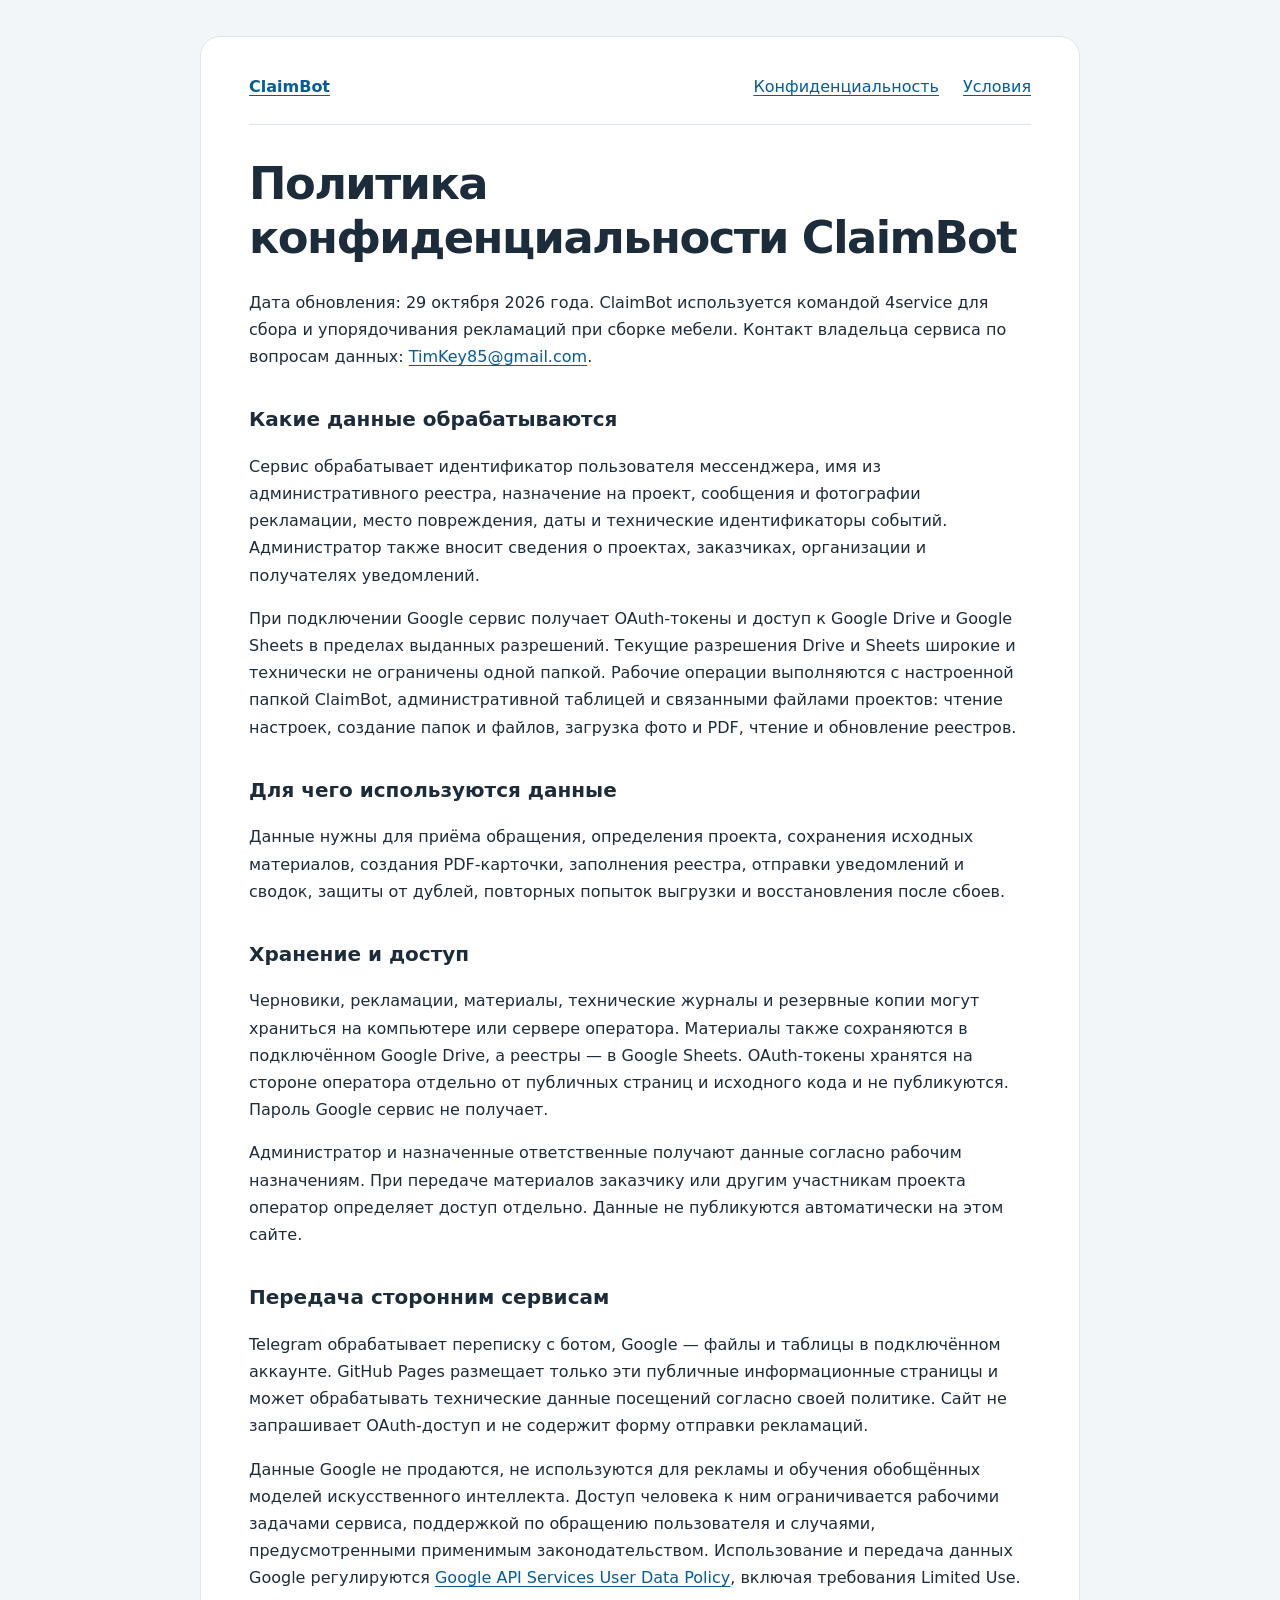
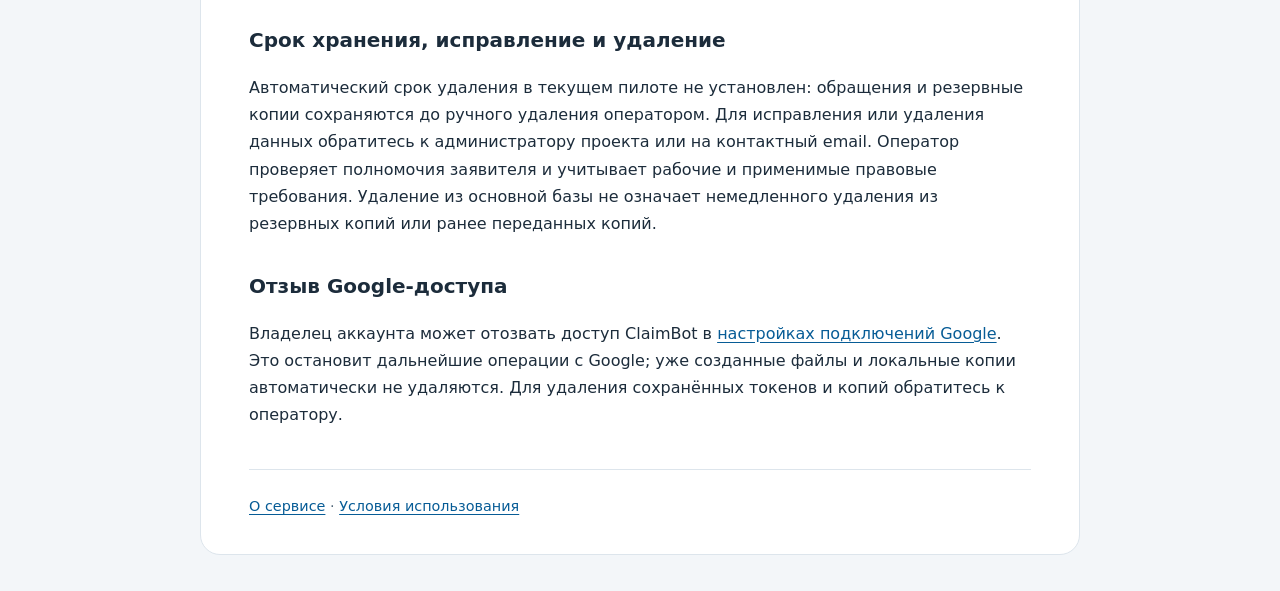
==== privacy.html @ 5663c94a "docs: publish ClaimBot information and policies" ====
<!doctype html>
<html lang="ru">
<head><meta charset="utf-8"><meta name="viewport" content="width=device-width,initial-scale=1"><title>ClaimBot — политика конфиденциальности</title><link rel="stylesheet" href="style.css"></head>
<body><main>
<nav aria-label="Навигация"><a href="./">ClaimBot</a><a href="privacy.html" aria-current="page">Конфиденциальность</a><a href="terms.html">Условия</a></nav>
<h1>Политика конфиденциальности ClaimBot</h1>
<p>Дата обновления: 29 октября 2026 года. ClaimBot используется командой 4service для сбора и упорядочивания рекламаций при сборке мебели. Контакт владельца сервиса по вопросам данных: <a href="mailto:TimKey85@gmail.com">TimKey85@gmail.com</a>.</p>
<h2>Какие данные обрабатываются</h2>
<p>Сервис обрабатывает идентификатор пользователя мессенджера, имя из административного реестра, назначение на проект, сообщения и фотографии рекламации, место повреждения, даты и технические идентификаторы событий. Администратор также вносит сведения о проектах, заказчиках, организации и получателях уведомлений.</p>
<p>При подключении Google сервис получает OAuth-токены и доступ к Google Drive и Google Sheets в пределах выданных разрешений. Текущие разрешения Drive и Sheets широкие и технически не ограничены одной папкой. Рабочие операции выполняются с настроенной папкой ClaimBot, административной таблицей и связанными файлами проектов: чтение настроек, создание папок и файлов, загрузка фото и PDF, чтение и обновление реестров.</p>
<h2>Для чего используются данные</h2>
<p>Данные нужны для приёма обращения, определения проекта, сохранения исходных материалов, создания PDF-карточки, заполнения реестра, отправки уведомлений и сводок, защиты от дублей, повторных попыток выгрузки и восстановления после сбоев.</p>
<h2>Хранение и доступ</h2>
<p>Черновики, рекламации, материалы, технические журналы и резервные копии могут храниться на компьютере или сервере оператора. Материалы также сохраняются в подключённом Google Drive, а реестры — в Google Sheets. OAuth-токены хранятся на стороне оператора отдельно от публичных страниц и исходного кода и не публикуются. Пароль Google сервис не получает.</p>
<p>Администратор и назначенные ответственные получают данные согласно рабочим назначениям. При передаче материалов заказчику или другим участникам проекта оператор определяет доступ отдельно. Данные не публикуются автоматически на этом сайте.</p>
<h2>Передача сторонним сервисам</h2>
<p>Telegram обрабатывает переписку с ботом, Google — файлы и таблицы в подключённом аккаунте. GitHub Pages размещает только эти публичные информационные страницы и может обрабатывать технические данные посещений согласно своей политике. Сайт не запрашивает OAuth-доступ и не содержит форму отправки рекламаций.</p>
<p>Данные Google не продаются, не используются для рекламы и обучения обобщённых моделей искусственного интеллекта. Доступ человека к ним ограничивается рабочими задачами сервиса, поддержкой по обращению пользователя и случаями, предусмотренными применимым законодательством. Использование и передача данных Google регулируются <a href="https://developers.google.com/terms/api-services-user-data-policy">Google API Services User Data Policy</a>, включая требования Limited Use.</p>
<h2>Срок хранения, исправление и удаление</h2>
<p>Автоматический срок удаления в текущем пилоте не установлен: обращения и резервные копии сохраняются до ручного удаления оператором. Для исправления или удаления данных обратитесь к администратору проекта или на контактный email. Оператор проверяет полномочия заявителя и учитывает рабочие и применимые правовые требования. Удаление из основной базы не означает немедленного удаления из резервных копий или ранее переданных копий.</p>
<h2>Отзыв Google-доступа</h2>
<p>Владелец аккаунта может отозвать доступ ClaimBot в <a href="https://myaccount.google.com/connections">настройках подключений Google</a>. Это остановит дальнейшие операции с Google; уже созданные файлы и локальные копии автоматически не удаляются. Для удаления сохранённых токенов и копий обратитесь к оператору.</p>
<footer><a href="./">О сервисе</a> · <a href="terms.html">Условия использования</a></footer>
</main></body></html>
---- style.css ----
:root{font-family:system-ui,-apple-system,"Segoe UI",sans-serif;color:#1c2c3b;background:#f3f6f9;line-height:1.7}*{box-sizing:border-box}body{margin:0}main{max-width:880px;margin:36px auto;padding:36px 48px;background:#fff;border:1px solid #dde5ec;border-radius:20px}nav{display:flex;flex-wrap:wrap;gap:12px 24px;padding-bottom:24px;border-bottom:1px solid #dde5ec}a{color:#075c96;text-underline-offset:3px}a:hover{color:#003b64}a:focus-visible{outline:3px solid #e19b27;outline-offset:4px}nav a:first-child{font-weight:750;margin-right:auto}h1{font-size:clamp(1.9rem,4.5vw,2.8rem);line-height:1.2;letter-spacing:-.035em;margin:32px 0 24px}h2{font-size:1.25rem;margin-top:32px}p{margin:16px 0}.eyebrow{margin-top:40px;color:#526779;font-size:.85rem;font-weight:650;text-transform:uppercase;letter-spacing:.08em}.lead{font-size:1.15rem;color:#425970}footer{margin-top:40px;padding-top:24px;border-top:1px solid #dde5ec;font-size:.9rem;color:#526779}@media(max-width:600px){main{margin:0;padding:24px;border:0;border-radius:0}nav{gap:12px;font-size:.9rem}nav a:first-child{width:100%}}
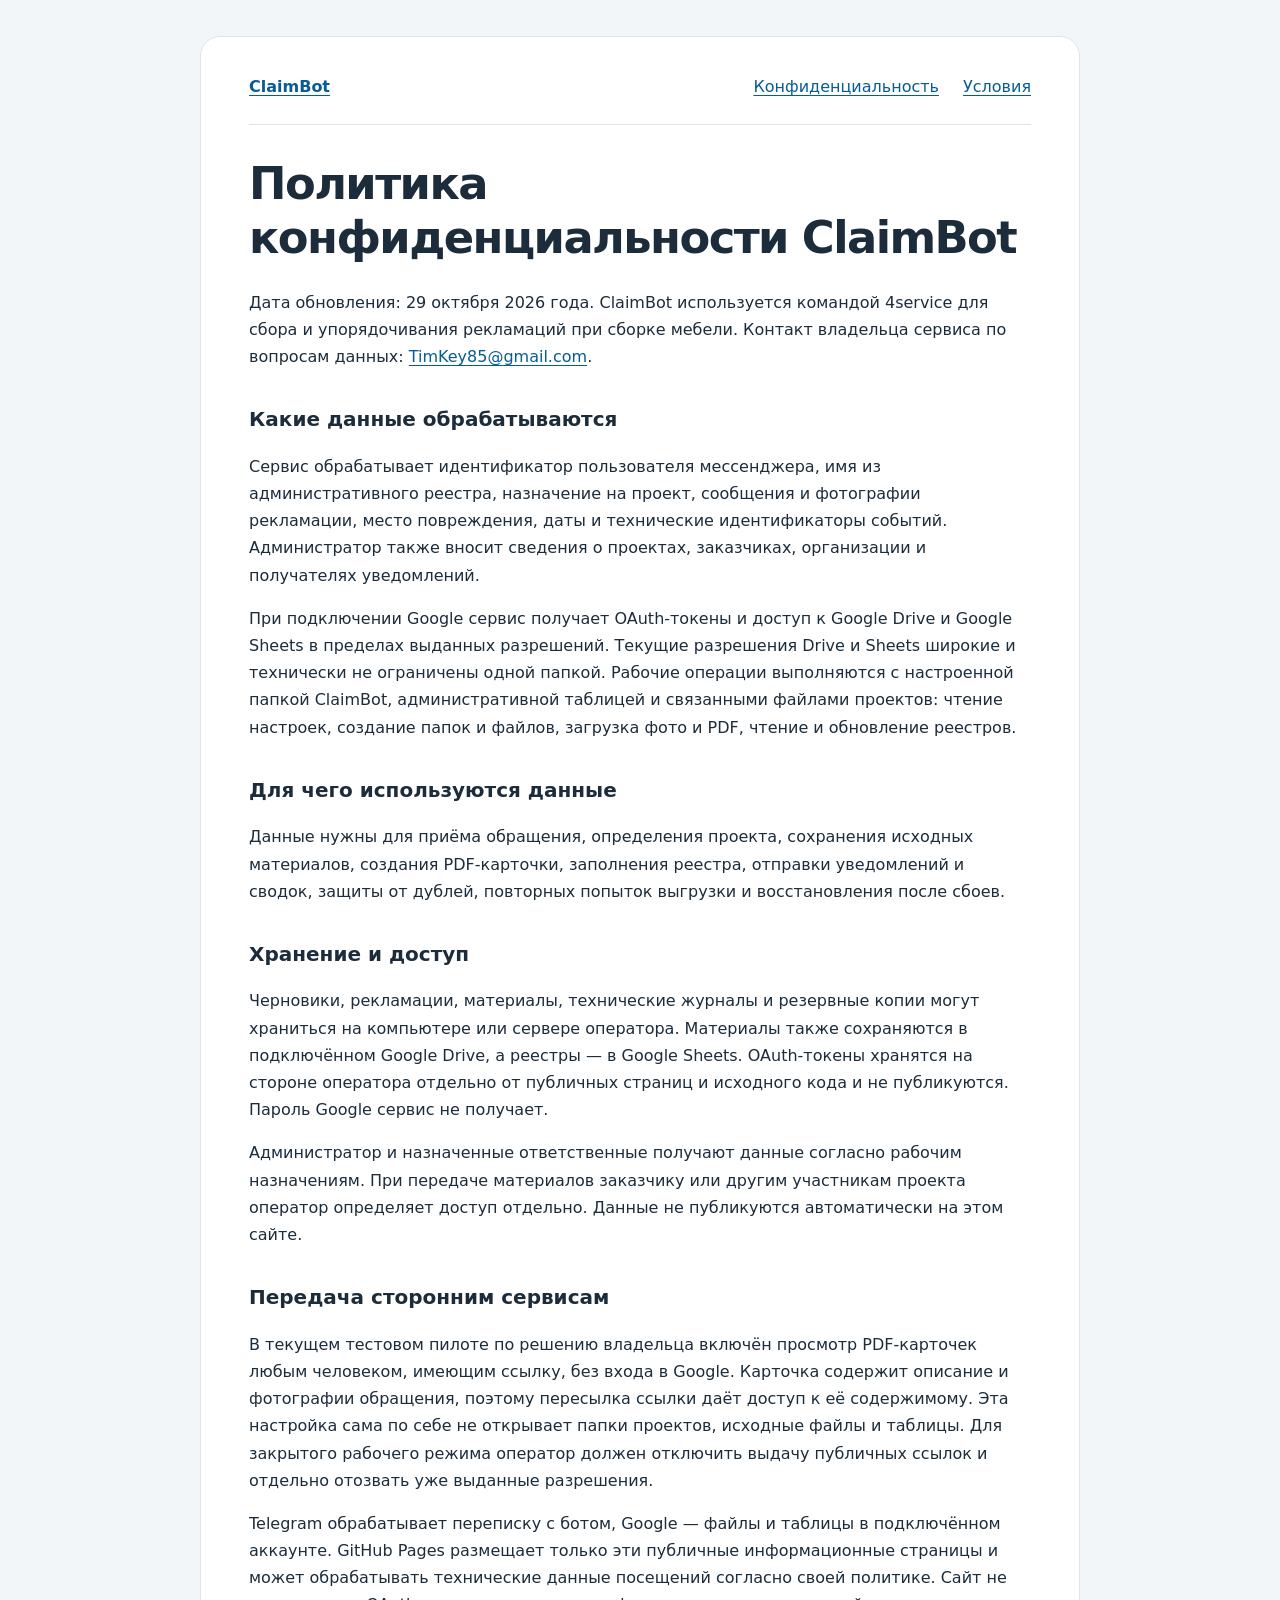
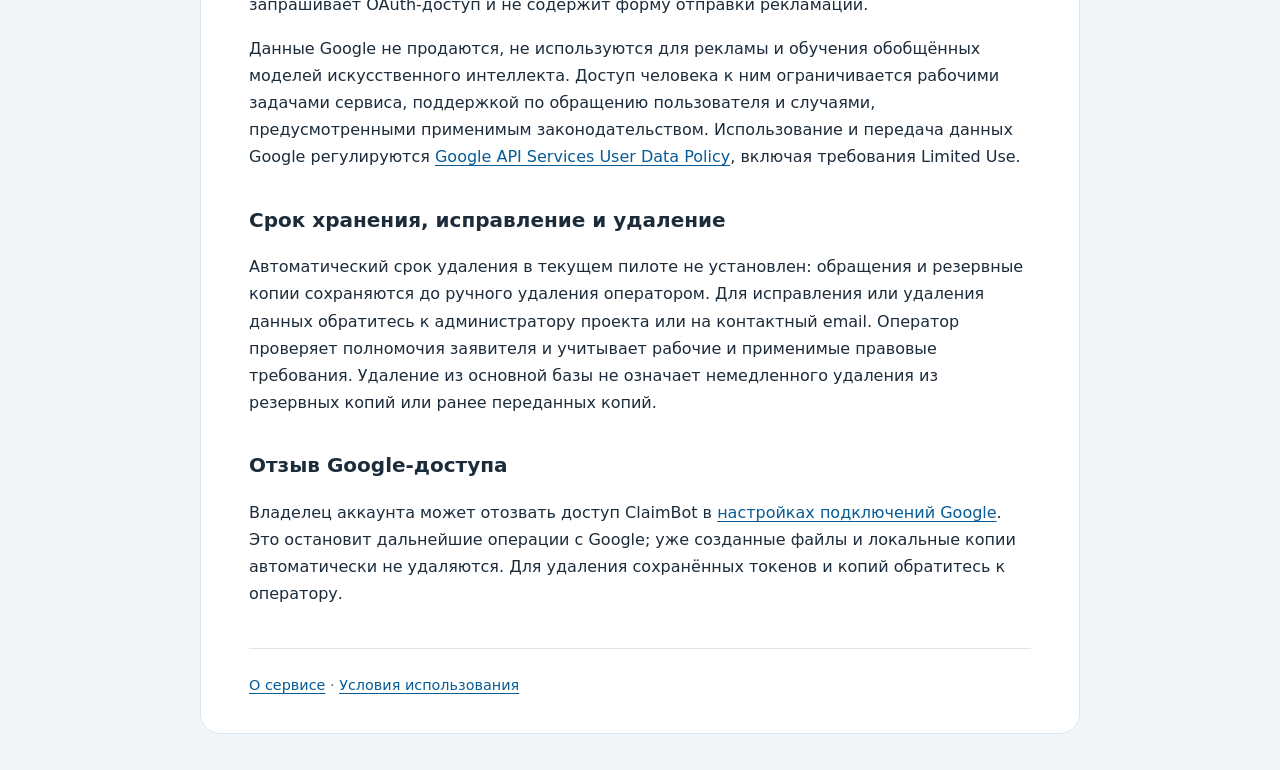
==== commit e7a4e68b: "docs: publish ClaimBot information and policies" ====
--- a/privacy.html
+++ b/privacy.html
@@ -14,6 +14,7 @@
 <p>Черновики, рекламации, материалы, технические журналы и резервные копии могут храниться на компьютере или сервере оператора. Материалы также сохраняются в подключённом Google Drive, а реестры — в Google Sheets. OAuth-токены хранятся на стороне оператора отдельно от публичных страниц и исходного кода и не публикуются. Пароль Google сервис не получает.</p>
 <p>Администратор и назначенные ответственные получают данные согласно рабочим назначениям. При передаче материалов заказчику или другим участникам проекта оператор определяет доступ отдельно. Данные не публикуются автоматически на этом сайте.</p>
 <h2>Передача сторонним сервисам</h2>
+<p>В текущем тестовом пилоте по решению владельца включён просмотр PDF-карточек любым человеком, имеющим ссылку, без входа в Google. Карточка содержит описание и фотографии обращения, поэтому пересылка ссылки даёт доступ к её содержимому. Эта настройка сама по себе не открывает папки проектов, исходные файлы и таблицы. Для закрытого рабочего режима оператор должен отключить выдачу публичных ссылок и отдельно отозвать уже выданные разрешения.</p>
 <p>Telegram обрабатывает переписку с ботом, Google — файлы и таблицы в подключённом аккаунте. GitHub Pages размещает только эти публичные информационные страницы и может обрабатывать технические данные посещений согласно своей политике. Сайт не запрашивает OAuth-доступ и не содержит форму отправки рекламаций.</p>
 <p>Данные Google не продаются, не используются для рекламы и обучения обобщённых моделей искусственного интеллекта. Доступ человека к ним ограничивается рабочими задачами сервиса, поддержкой по обращению пользователя и случаями, предусмотренными применимым законодательством. Использование и передача данных Google регулируются <a href="https://developers.google.com/terms/api-services-user-data-policy">Google API Services User Data Policy</a>, включая требования Limited Use.</p>
 <h2>Срок хранения, исправление и удаление</h2>
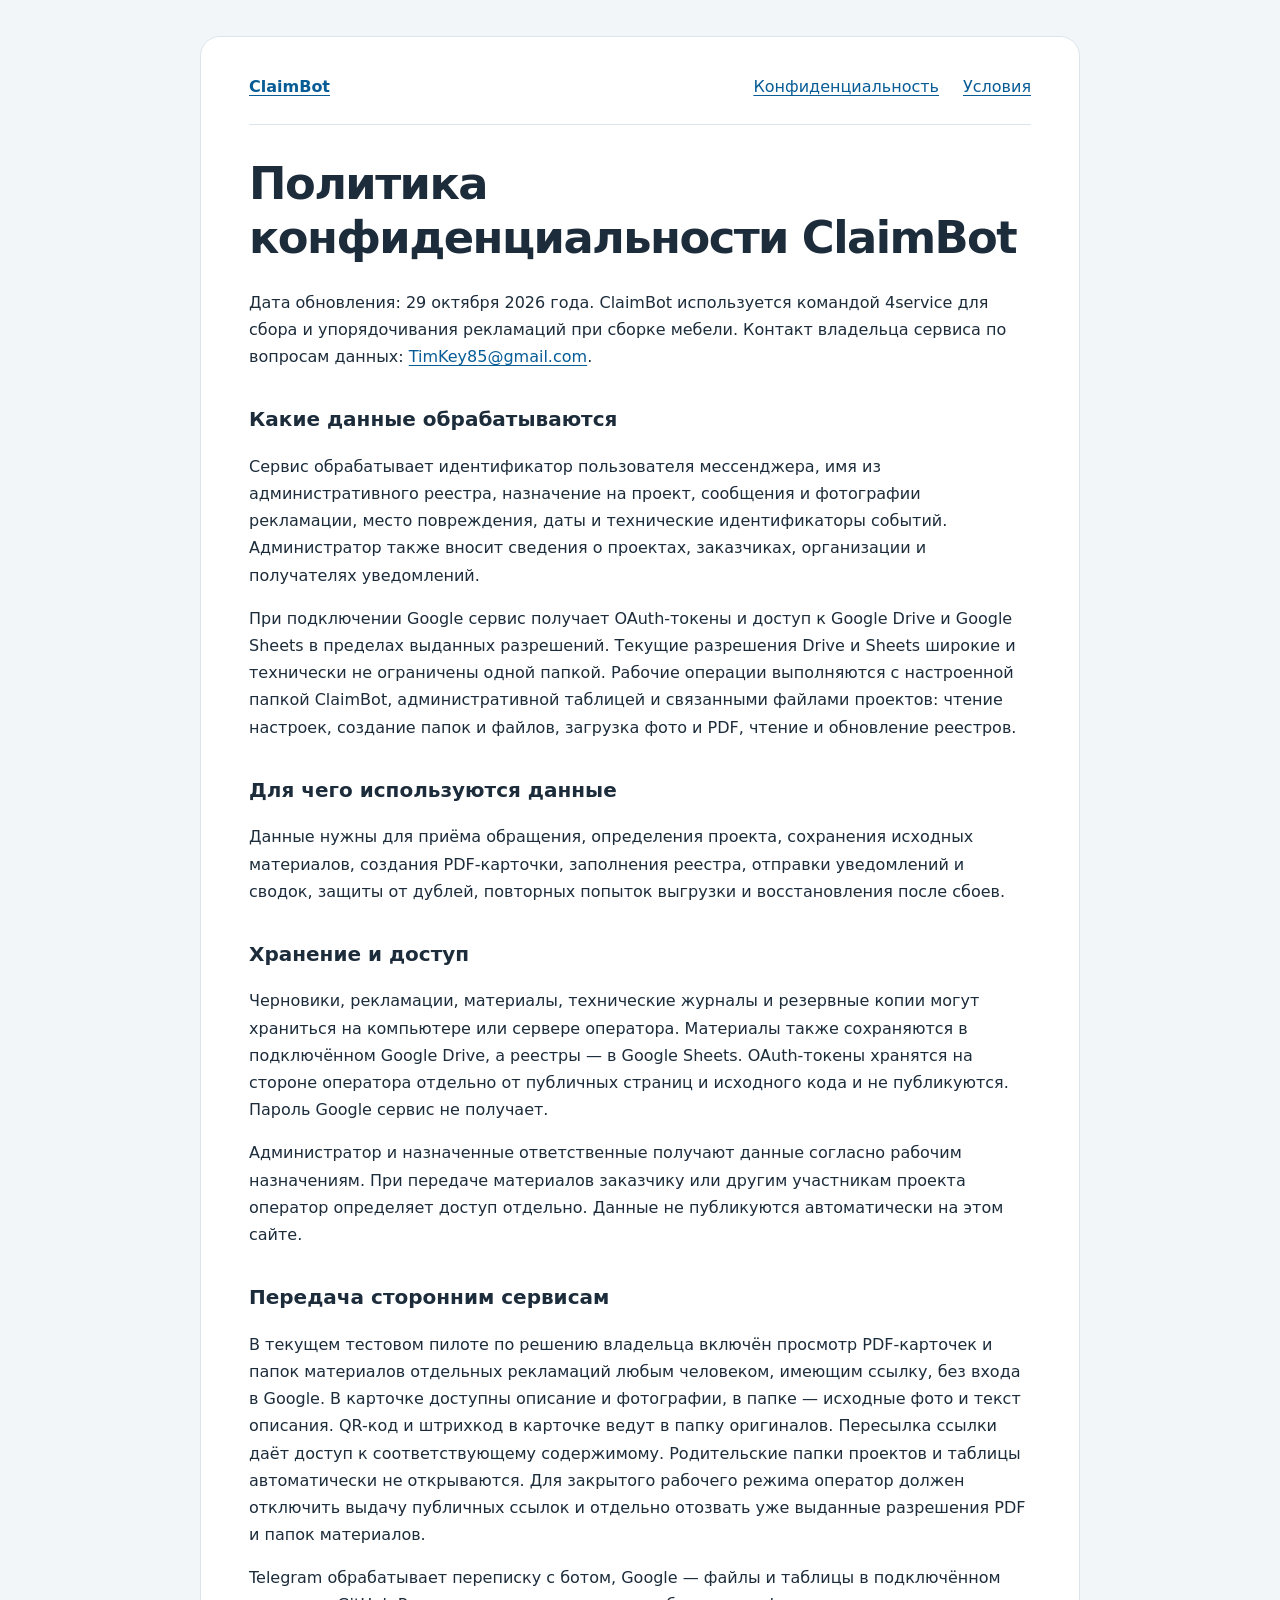
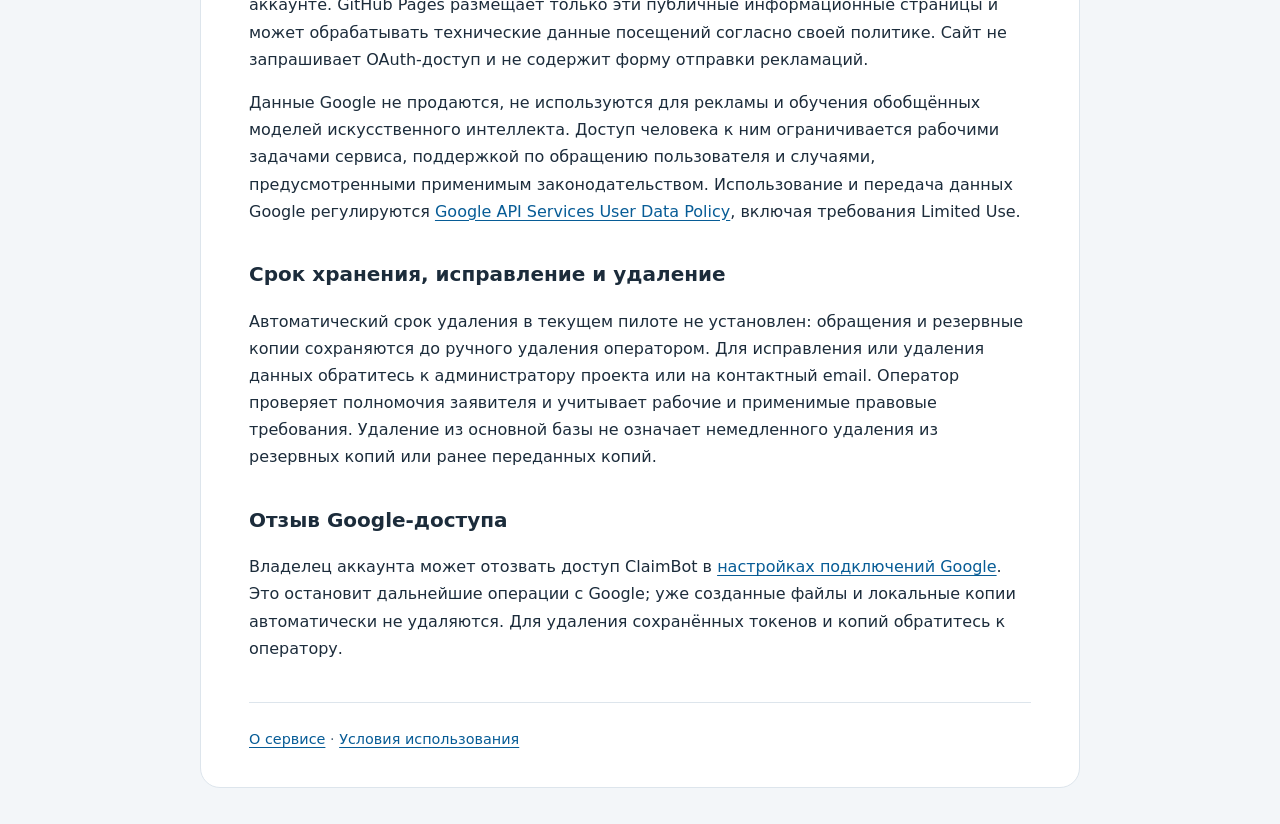
==== commit 8492e4fd: "docs: publish ClaimBot information and policies" ====
--- a/privacy.html
+++ b/privacy.html
@@ -14,7 +14,7 @@
 <p>Черновики, рекламации, материалы, технические журналы и резервные копии могут храниться на компьютере или сервере оператора. Материалы также сохраняются в подключённом Google Drive, а реестры — в Google Sheets. OAuth-токены хранятся на стороне оператора отдельно от публичных страниц и исходного кода и не публикуются. Пароль Google сервис не получает.</p>
 <p>Администратор и назначенные ответственные получают данные согласно рабочим назначениям. При передаче материалов заказчику или другим участникам проекта оператор определяет доступ отдельно. Данные не публикуются автоматически на этом сайте.</p>
 <h2>Передача сторонним сервисам</h2>
-<p>В текущем тестовом пилоте по решению владельца включён просмотр PDF-карточек любым человеком, имеющим ссылку, без входа в Google. Карточка содержит описание и фотографии обращения, поэтому пересылка ссылки даёт доступ к её содержимому. Эта настройка сама по себе не открывает папки проектов, исходные файлы и таблицы. Для закрытого рабочего режима оператор должен отключить выдачу публичных ссылок и отдельно отозвать уже выданные разрешения.</p>
+<p>В текущем тестовом пилоте по решению владельца включён просмотр PDF-карточек и папок материалов отдельных рекламаций любым человеком, имеющим ссылку, без входа в Google. В карточке доступны описание и фотографии, в папке — исходные фото и текст описания. QR-код и штрихкод в карточке ведут в папку оригиналов. Пересылка ссылки даёт доступ к соответствующему содержимому. Родительские папки проектов и таблицы автоматически не открываются. Для закрытого рабочего режима оператор должен отключить выдачу публичных ссылок и отдельно отозвать уже выданные разрешения PDF и папок материалов.</p>
 <p>Telegram обрабатывает переписку с ботом, Google — файлы и таблицы в подключённом аккаунте. GitHub Pages размещает только эти публичные информационные страницы и может обрабатывать технические данные посещений согласно своей политике. Сайт не запрашивает OAuth-доступ и не содержит форму отправки рекламаций.</p>
 <p>Данные Google не продаются, не используются для рекламы и обучения обобщённых моделей искусственного интеллекта. Доступ человека к ним ограничивается рабочими задачами сервиса, поддержкой по обращению пользователя и случаями, предусмотренными применимым законодательством. Использование и передача данных Google регулируются <a href="https://developers.google.com/terms/api-services-user-data-policy">Google API Services User Data Policy</a>, включая требования Limited Use.</p>
 <h2>Срок хранения, исправление и удаление</h2>
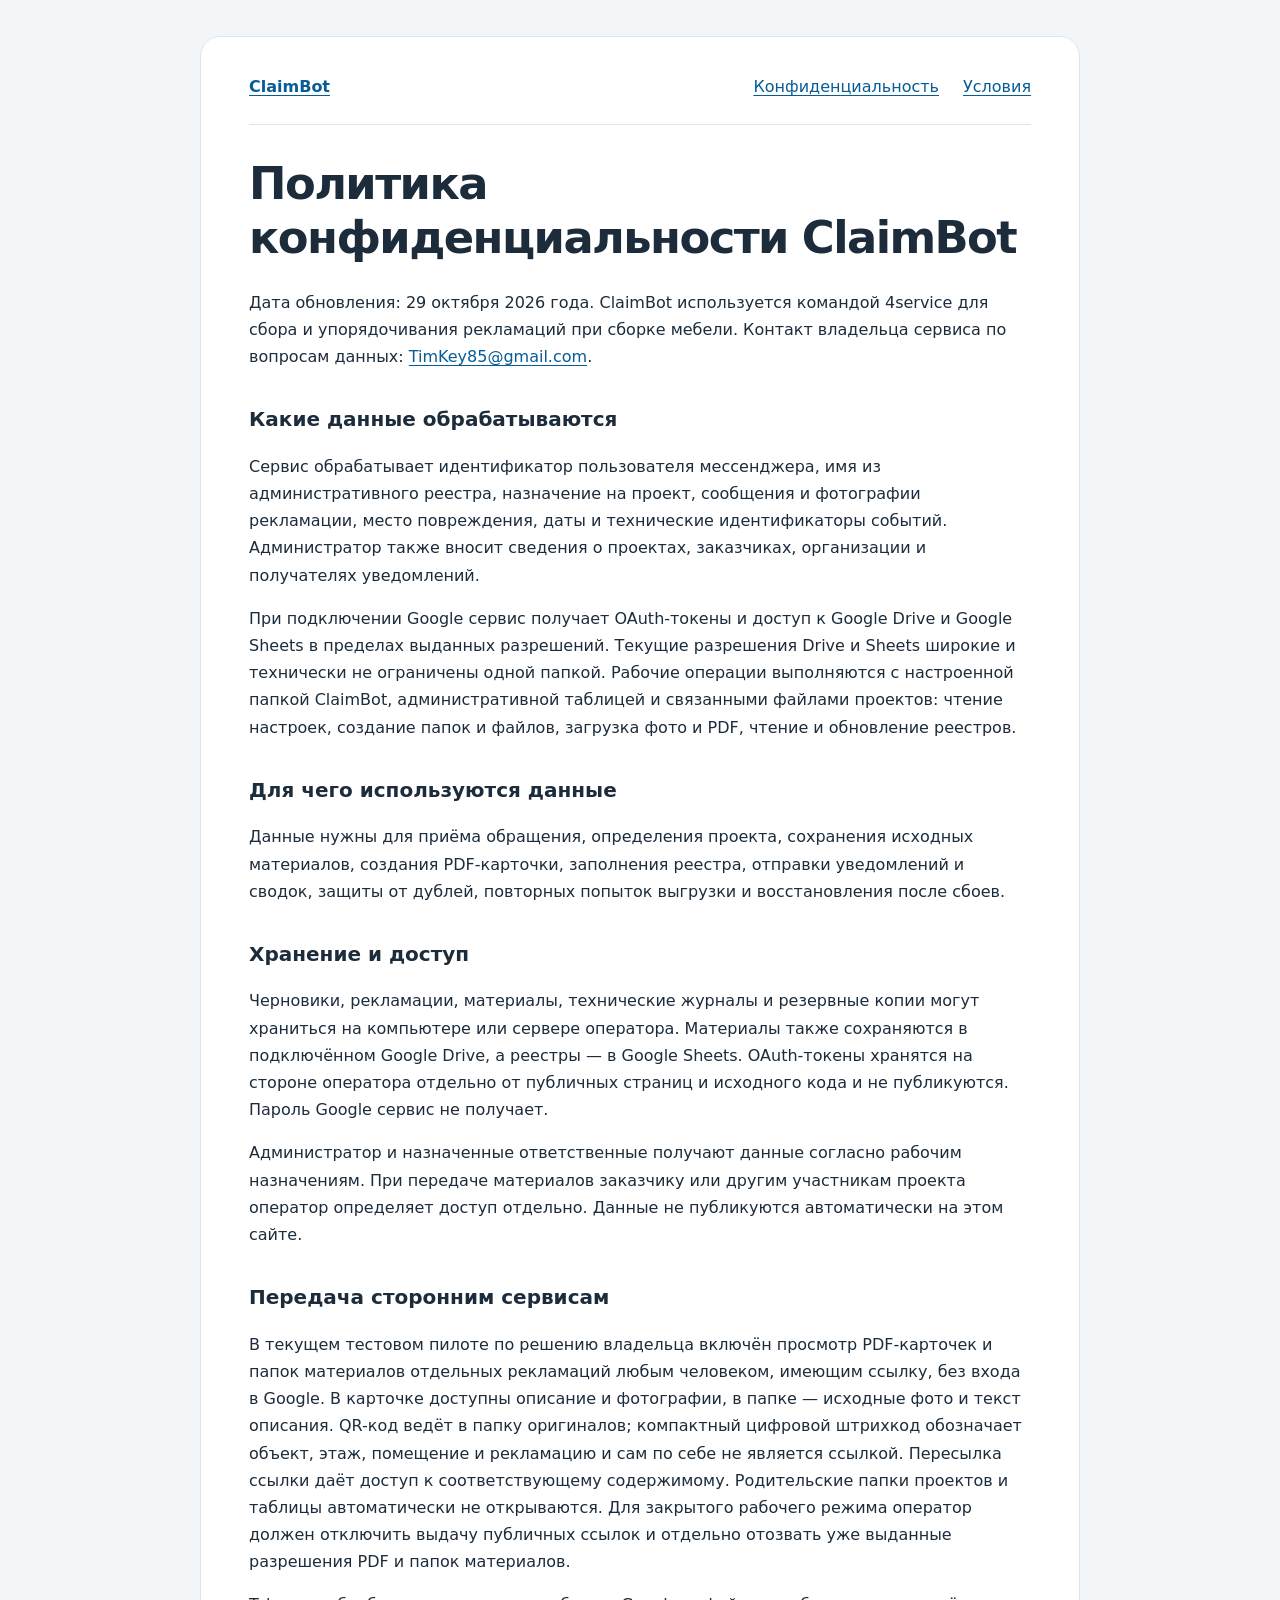
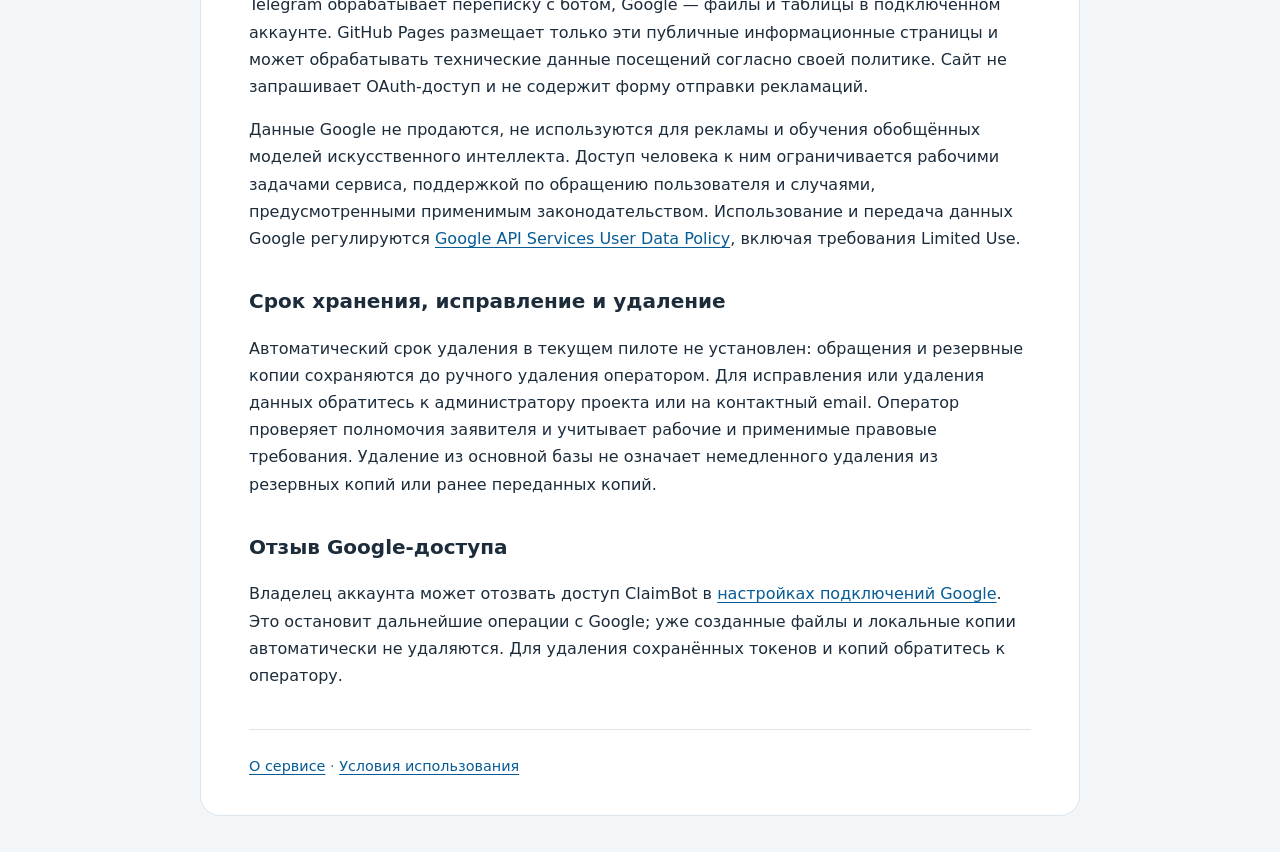
==== commit 19e1db85: "docs: publish ClaimBot information and policies" ====
--- a/privacy.html
+++ b/privacy.html
@@ -14,7 +14,7 @@
 <p>Черновики, рекламации, материалы, технические журналы и резервные копии могут храниться на компьютере или сервере оператора. Материалы также сохраняются в подключённом Google Drive, а реестры — в Google Sheets. OAuth-токены хранятся на стороне оператора отдельно от публичных страниц и исходного кода и не публикуются. Пароль Google сервис не получает.</p>
 <p>Администратор и назначенные ответственные получают данные согласно рабочим назначениям. При передаче материалов заказчику или другим участникам проекта оператор определяет доступ отдельно. Данные не публикуются автоматически на этом сайте.</p>
 <h2>Передача сторонним сервисам</h2>
-<p>В текущем тестовом пилоте по решению владельца включён просмотр PDF-карточек и папок материалов отдельных рекламаций любым человеком, имеющим ссылку, без входа в Google. В карточке доступны описание и фотографии, в папке — исходные фото и текст описания. QR-код и штрихкод в карточке ведут в папку оригиналов. Пересылка ссылки даёт доступ к соответствующему содержимому. Родительские папки проектов и таблицы автоматически не открываются. Для закрытого рабочего режима оператор должен отключить выдачу публичных ссылок и отдельно отозвать уже выданные разрешения PDF и папок материалов.</p>
+<p>В текущем тестовом пилоте по решению владельца включён просмотр PDF-карточек и папок материалов отдельных рекламаций любым человеком, имеющим ссылку, без входа в Google. В карточке доступны описание и фотографии, в папке — исходные фото и текст описания. QR-код ведёт в папку оригиналов; компактный цифровой штрихкод обозначает объект, этаж, помещение и рекламацию и сам по себе не является ссылкой. Пересылка ссылки даёт доступ к соответствующему содержимому. Родительские папки проектов и таблицы автоматически не открываются. Для закрытого рабочего режима оператор должен отключить выдачу публичных ссылок и отдельно отозвать уже выданные разрешения PDF и папок материалов.</p>
 <p>Telegram обрабатывает переписку с ботом, Google — файлы и таблицы в подключённом аккаунте. GitHub Pages размещает только эти публичные информационные страницы и может обрабатывать технические данные посещений согласно своей политике. Сайт не запрашивает OAuth-доступ и не содержит форму отправки рекламаций.</p>
 <p>Данные Google не продаются, не используются для рекламы и обучения обобщённых моделей искусственного интеллекта. Доступ человека к ним ограничивается рабочими задачами сервиса, поддержкой по обращению пользователя и случаями, предусмотренными применимым законодательством. Использование и передача данных Google регулируются <a href="https://developers.google.com/terms/api-services-user-data-policy">Google API Services User Data Policy</a>, включая требования Limited Use.</p>
 <h2>Срок хранения, исправление и удаление</h2>
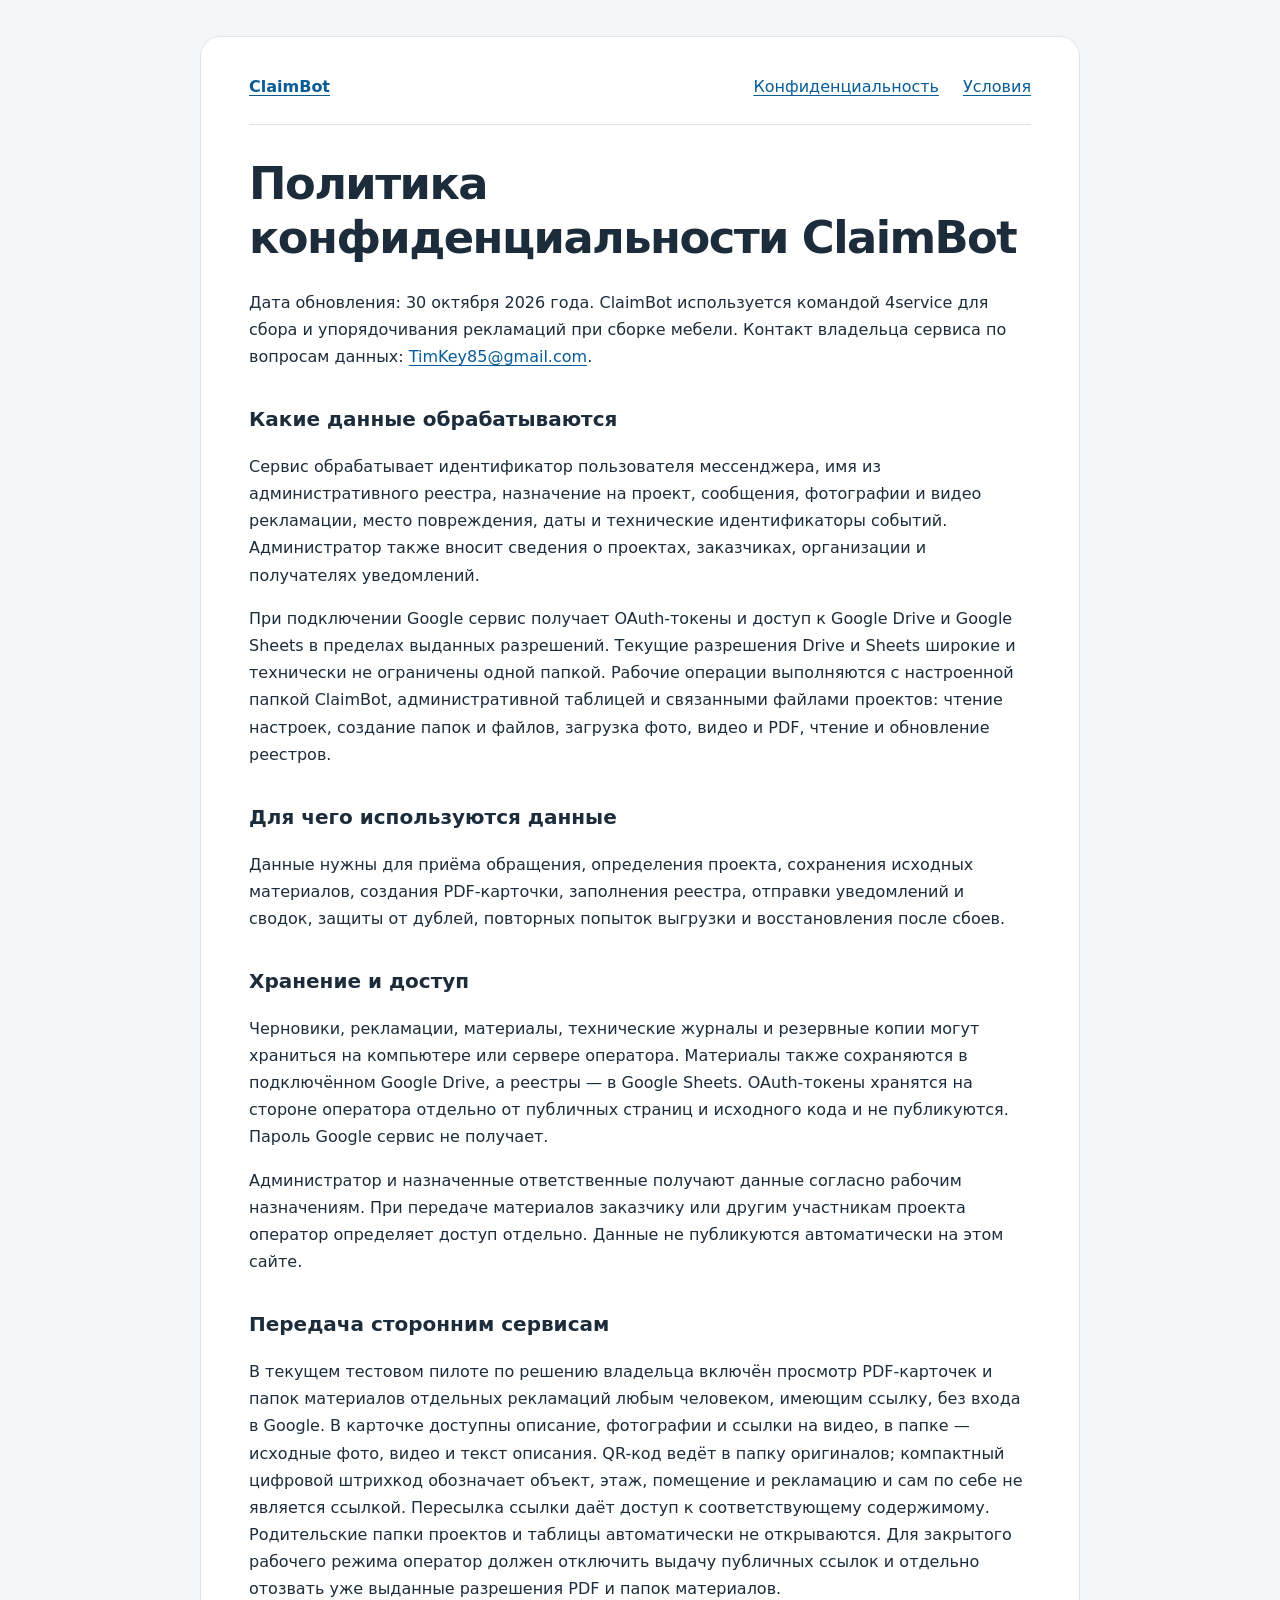
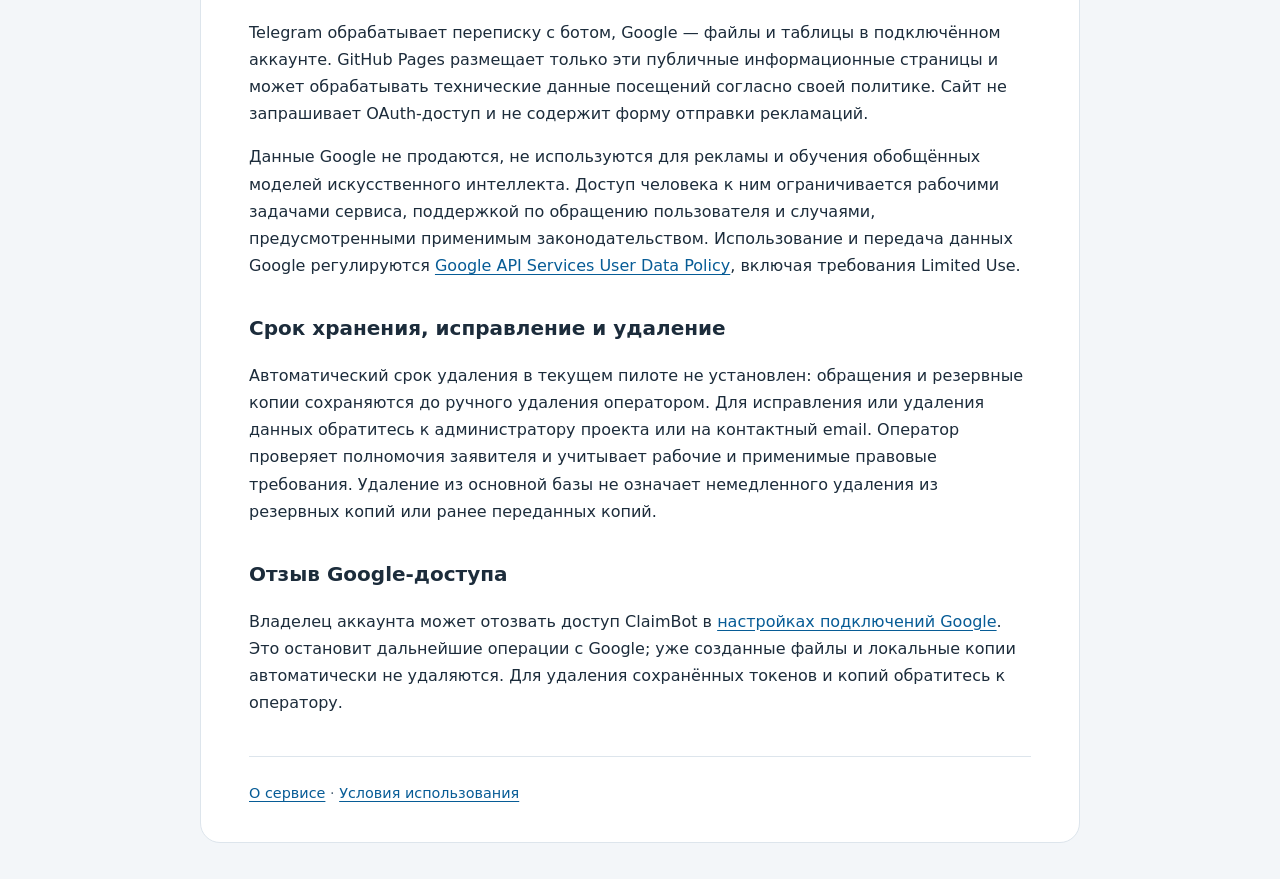
==== commit 1b5db88f: "docs: publish ClaimBot information and policies" ====
--- a/privacy.html
+++ b/privacy.html
@@ -1,25 +1,25 @@
-<!doctype html>
-<html lang="ru">
-<head><meta charset="utf-8"><meta name="viewport" content="width=device-width,initial-scale=1"><title>ClaimBot — политика конфиденциальности</title><link rel="stylesheet" href="style.css"></head>
-<body><main>
-<nav aria-label="Навигация"><a href="./">ClaimBot</a><a href="privacy.html" aria-current="page">Конфиденциальность</a><a href="terms.html">Условия</a></nav>
-<h1>Политика конфиденциальности ClaimBot</h1>
-<p>Дата обновления: 29 октября 2026 года. ClaimBot используется командой 4service для сбора и упорядочивания рекламаций при сборке мебели. Контакт владельца сервиса по вопросам данных: <a href="mailto:TimKey85@gmail.com">TimKey85@gmail.com</a>.</p>
-<h2>Какие данные обрабатываются</h2>
-<p>Сервис обрабатывает идентификатор пользователя мессенджера, имя из административного реестра, назначение на проект, сообщения и фотографии рекламации, место повреждения, даты и технические идентификаторы событий. Администратор также вносит сведения о проектах, заказчиках, организации и получателях уведомлений.</p>
-<p>При подключении Google сервис получает OAuth-токены и доступ к Google Drive и Google Sheets в пределах выданных разрешений. Текущие разрешения Drive и Sheets широкие и технически не ограничены одной папкой. Рабочие операции выполняются с настроенной папкой ClaimBot, административной таблицей и связанными файлами проектов: чтение настроек, создание папок и файлов, загрузка фото и PDF, чтение и обновление реестров.</p>
-<h2>Для чего используются данные</h2>
-<p>Данные нужны для приёма обращения, определения проекта, сохранения исходных материалов, создания PDF-карточки, заполнения реестра, отправки уведомлений и сводок, защиты от дублей, повторных попыток выгрузки и восстановления после сбоев.</p>
-<h2>Хранение и доступ</h2>
-<p>Черновики, рекламации, материалы, технические журналы и резервные копии могут храниться на компьютере или сервере оператора. Материалы также сохраняются в подключённом Google Drive, а реестры — в Google Sheets. OAuth-токены хранятся на стороне оператора отдельно от публичных страниц и исходного кода и не публикуются. Пароль Google сервис не получает.</p>
-<p>Администратор и назначенные ответственные получают данные согласно рабочим назначениям. При передаче материалов заказчику или другим участникам проекта оператор определяет доступ отдельно. Данные не публикуются автоматически на этом сайте.</p>
-<h2>Передача сторонним сервисам</h2>
-<p>В текущем тестовом пилоте по решению владельца включён просмотр PDF-карточек и папок материалов отдельных рекламаций любым человеком, имеющим ссылку, без входа в Google. В карточке доступны описание и фотографии, в папке — исходные фото и текст описания. QR-код ведёт в папку оригиналов; компактный цифровой штрихкод обозначает объект, этаж, помещение и рекламацию и сам по себе не является ссылкой. Пересылка ссылки даёт доступ к соответствующему содержимому. Родительские папки проектов и таблицы автоматически не открываются. Для закрытого рабочего режима оператор должен отключить выдачу публичных ссылок и отдельно отозвать уже выданные разрешения PDF и папок материалов.</p>
-<p>Telegram обрабатывает переписку с ботом, Google — файлы и таблицы в подключённом аккаунте. GitHub Pages размещает только эти публичные информационные страницы и может обрабатывать технические данные посещений согласно своей политике. Сайт не запрашивает OAuth-доступ и не содержит форму отправки рекламаций.</p>
-<p>Данные Google не продаются, не используются для рекламы и обучения обобщённых моделей искусственного интеллекта. Доступ человека к ним ограничивается рабочими задачами сервиса, поддержкой по обращению пользователя и случаями, предусмотренными применимым законодательством. Использование и передача данных Google регулируются <a href="https://developers.google.com/terms/api-services-user-data-policy">Google API Services User Data Policy</a>, включая требования Limited Use.</p>
-<h2>Срок хранения, исправление и удаление</h2>
-<p>Автоматический срок удаления в текущем пилоте не установлен: обращения и резервные копии сохраняются до ручного удаления оператором. Для исправления или удаления данных обратитесь к администратору проекта или на контактный email. Оператор проверяет полномочия заявителя и учитывает рабочие и применимые правовые требования. Удаление из основной базы не означает немедленного удаления из резервных копий или ранее переданных копий.</p>
-<h2>Отзыв Google-доступа</h2>
-<p>Владелец аккаунта может отозвать доступ ClaimBot в <a href="https://myaccount.google.com/connections">настройках подключений Google</a>. Это остановит дальнейшие операции с Google; уже созданные файлы и локальные копии автоматически не удаляются. Для удаления сохранённых токенов и копий обратитесь к оператору.</p>
-<footer><a href="./">О сервисе</a> · <a href="terms.html">Условия использования</a></footer>
-</main></body></html>
+<!doctype html>
+<html lang="ru">
+<head><meta charset="utf-8"><meta name="viewport" content="width=device-width,initial-scale=1"><title>ClaimBot — политика конфиденциальности</title><link rel="stylesheet" href="style.css"></head>
+<body><main>
+<nav aria-label="Навигация"><a href="./">ClaimBot</a><a href="privacy.html" aria-current="page">Конфиденциальность</a><a href="terms.html">Условия</a></nav>
+<h1>Политика конфиденциальности ClaimBot</h1>
+<p>Дата обновления: 30 октября 2026 года. ClaimBot используется командой 4service для сбора и упорядочивания рекламаций при сборке мебели. Контакт владельца сервиса по вопросам данных: <a href="mailto:TimKey85@gmail.com">TimKey85@gmail.com</a>.</p>
+<h2>Какие данные обрабатываются</h2>
+<p>Сервис обрабатывает идентификатор пользователя мессенджера, имя из административного реестра, назначение на проект, сообщения, фотографии и видео рекламации, место повреждения, даты и технические идентификаторы событий. Администратор также вносит сведения о проектах, заказчиках, организации и получателях уведомлений.</p>
+<p>При подключении Google сервис получает OAuth-токены и доступ к Google Drive и Google Sheets в пределах выданных разрешений. Текущие разрешения Drive и Sheets широкие и технически не ограничены одной папкой. Рабочие операции выполняются с настроенной папкой ClaimBot, административной таблицей и связанными файлами проектов: чтение настроек, создание папок и файлов, загрузка фото, видео и PDF, чтение и обновление реестров.</p>
+<h2>Для чего используются данные</h2>
+<p>Данные нужны для приёма обращения, определения проекта, сохранения исходных материалов, создания PDF-карточки, заполнения реестра, отправки уведомлений и сводок, защиты от дублей, повторных попыток выгрузки и восстановления после сбоев.</p>
+<h2>Хранение и доступ</h2>
+<p>Черновики, рекламации, материалы, технические журналы и резервные копии могут храниться на компьютере или сервере оператора. Материалы также сохраняются в подключённом Google Drive, а реестры — в Google Sheets. OAuth-токены хранятся на стороне оператора отдельно от публичных страниц и исходного кода и не публикуются. Пароль Google сервис не получает.</p>
+<p>Администратор и назначенные ответственные получают данные согласно рабочим назначениям. При передаче материалов заказчику или другим участникам проекта оператор определяет доступ отдельно. Данные не публикуются автоматически на этом сайте.</p>
+<h2>Передача сторонним сервисам</h2>
+<p>В текущем тестовом пилоте по решению владельца включён просмотр PDF-карточек и папок материалов отдельных рекламаций любым человеком, имеющим ссылку, без входа в Google. В карточке доступны описание, фотографии и ссылки на видео, в папке — исходные фото, видео и текст описания. QR-код ведёт в папку оригиналов; компактный цифровой штрихкод обозначает объект, этаж, помещение и рекламацию и сам по себе не является ссылкой. Пересылка ссылки даёт доступ к соответствующему содержимому. Родительские папки проектов и таблицы автоматически не открываются. Для закрытого рабочего режима оператор должен отключить выдачу публичных ссылок и отдельно отозвать уже выданные разрешения PDF и папок материалов.</p>
+<p>Telegram обрабатывает переписку с ботом, Google — файлы и таблицы в подключённом аккаунте. GitHub Pages размещает только эти публичные информационные страницы и может обрабатывать технические данные посещений согласно своей политике. Сайт не запрашивает OAuth-доступ и не содержит форму отправки рекламаций.</p>
+<p>Данные Google не продаются, не используются для рекламы и обучения обобщённых моделей искусственного интеллекта. Доступ человека к ним ограничивается рабочими задачами сервиса, поддержкой по обращению пользователя и случаями, предусмотренными применимым законодательством. Использование и передача данных Google регулируются <a href="https://developers.google.com/terms/api-services-user-data-policy">Google API Services User Data Policy</a>, включая требования Limited Use.</p>
+<h2>Срок хранения, исправление и удаление</h2>
+<p>Автоматический срок удаления в текущем пилоте не установлен: обращения и резервные копии сохраняются до ручного удаления оператором. Для исправления или удаления данных обратитесь к администратору проекта или на контактный email. Оператор проверяет полномочия заявителя и учитывает рабочие и применимые правовые требования. Удаление из основной базы не означает немедленного удаления из резервных копий или ранее переданных копий.</p>
+<h2>Отзыв Google-доступа</h2>
+<p>Владелец аккаунта может отозвать доступ ClaimBot в <a href="https://myaccount.google.com/connections">настройках подключений Google</a>. Это остановит дальнейшие операции с Google; уже созданные файлы и локальные копии автоматически не удаляются. Для удаления сохранённых токенов и копий обратитесь к оператору.</p>
+<footer><a href="./">О сервисе</a> · <a href="terms.html">Условия использования</a></footer>
+</main></body></html>
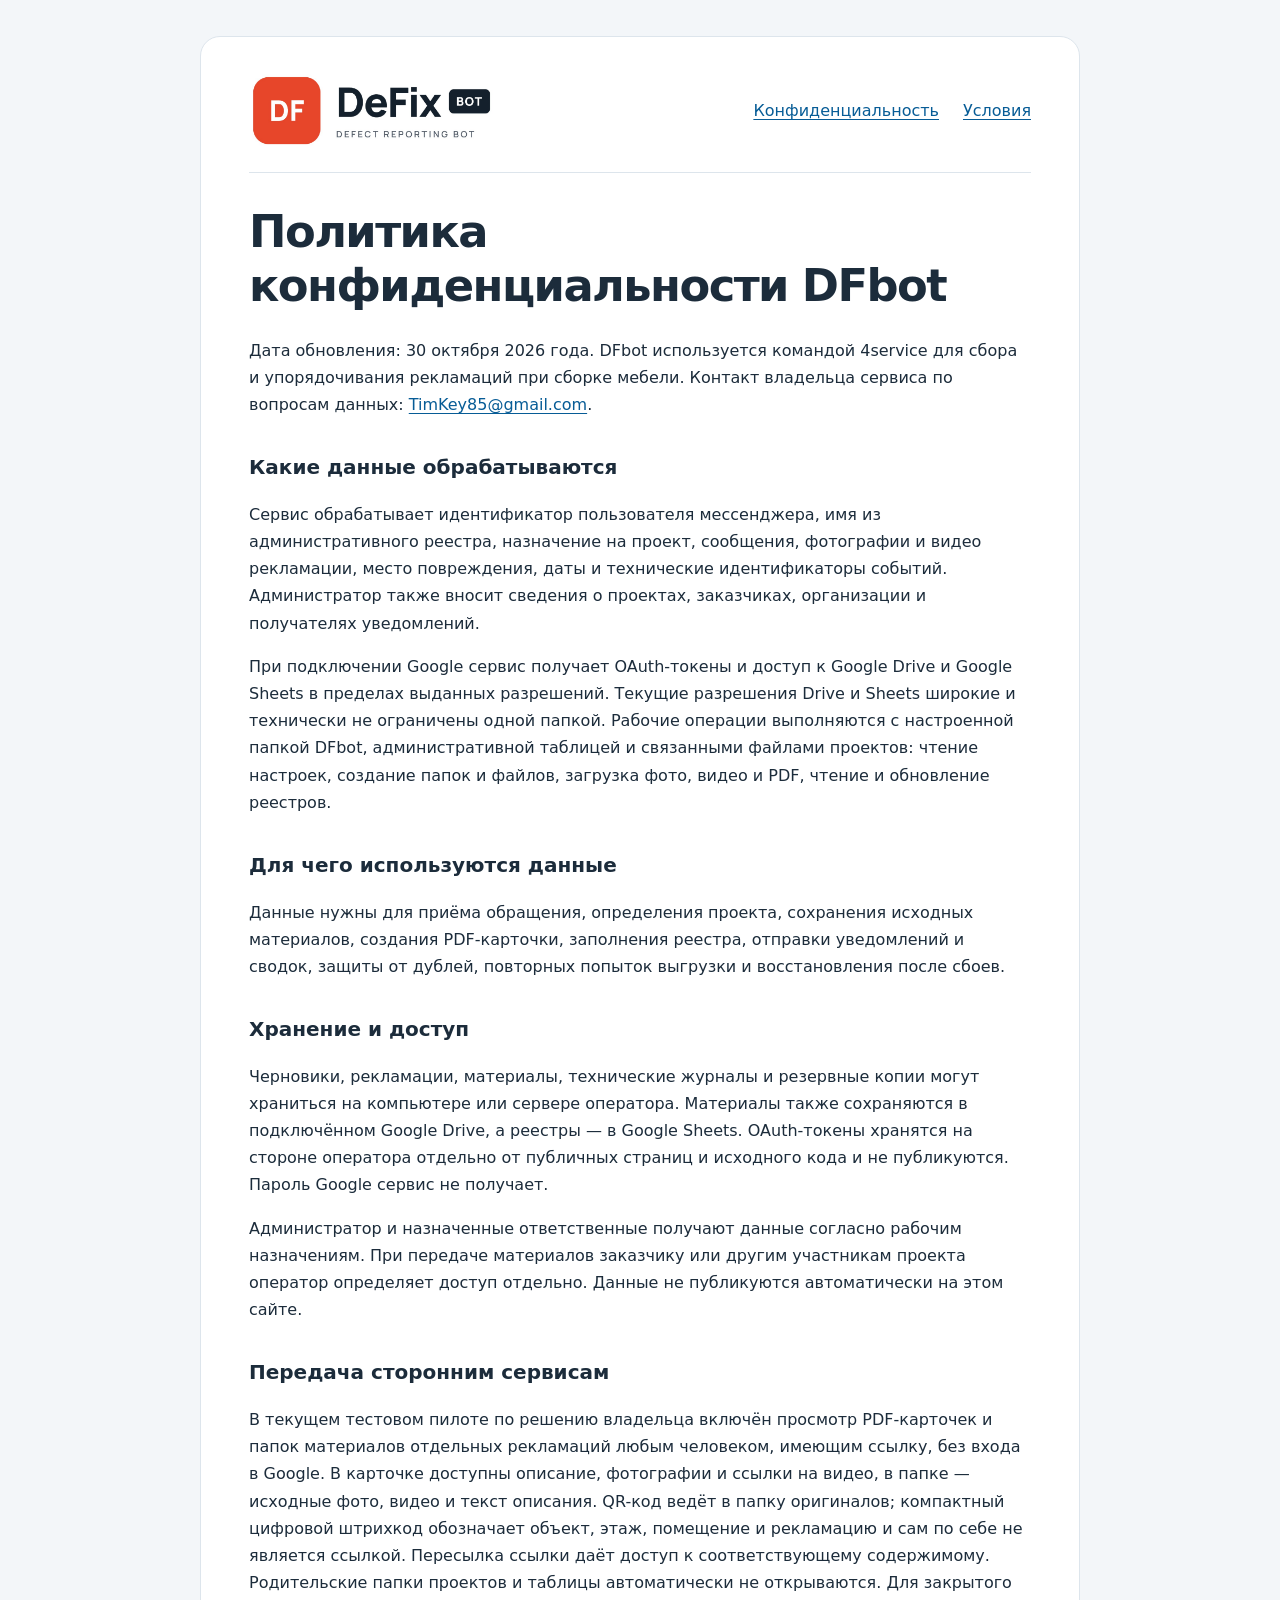
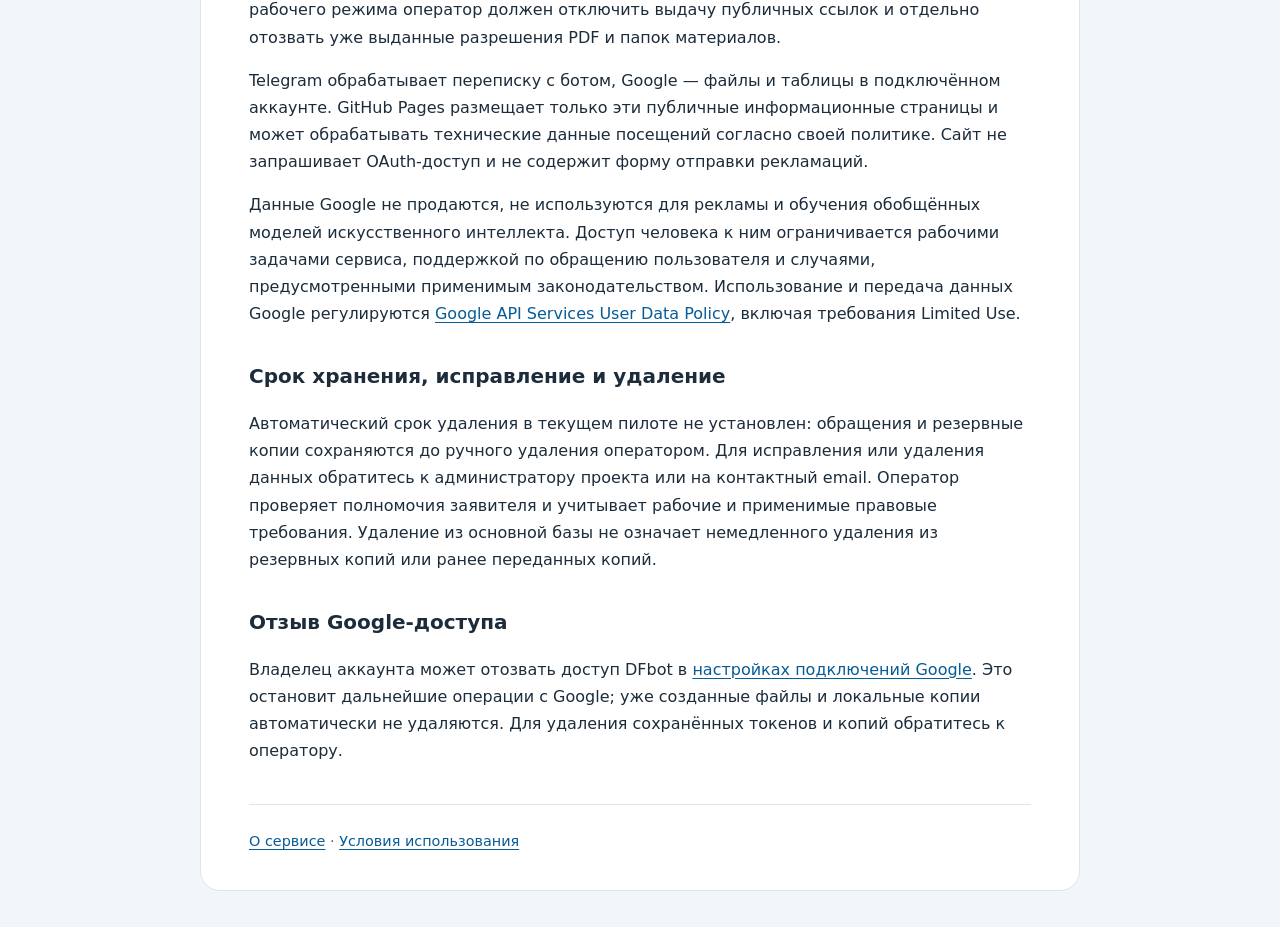
==== commit f6b1394d: "docs: publish DFbot information and policies" ====
--- a/privacy.html
+++ b/privacy.html
@@ -1,13 +1,13 @@
 <!doctype html>
 <html lang="ru">
-<head><meta charset="utf-8"><meta name="viewport" content="width=device-width,initial-scale=1"><title>ClaimBot — политика конфиденциальности</title><link rel="stylesheet" href="style.css"></head>
+<head><meta charset="utf-8"><meta name="viewport" content="width=device-width,initial-scale=1"><title>DFbot — политика конфиденциальности</title><link rel="stylesheet" href="style.css"></head>
 <body><main>
-<nav aria-label="Навигация"><a href="./">ClaimBot</a><a href="privacy.html" aria-current="page">Конфиденциальность</a><a href="terms.html">Условия</a></nav>
-<h1>Политика конфиденциальности ClaimBot</h1>
-<p>Дата обновления: 30 октября 2026 года. ClaimBot используется командой 4service для сбора и упорядочивания рекламаций при сборке мебели. Контакт владельца сервиса по вопросам данных: <a href="mailto:TimKey85@gmail.com">TimKey85@gmail.com</a>.</p>
+<nav aria-label="Навигация"><a href="./" aria-label="DFbot"><img class="brand-logo" src="dfbot-logo.png" alt="DFbot — DeFix BOT"></a><a href="privacy.html" aria-current="page">Конфиденциальность</a><a href="terms.html">Условия</a></nav>
+<h1>Политика конфиденциальности DFbot</h1>
+<p>Дата обновления: 30 октября 2026 года. DFbot используется командой 4service для сбора и упорядочивания рекламаций при сборке мебели. Контакт владельца сервиса по вопросам данных: <a href="mailto:TimKey85@gmail.com">TimKey85@gmail.com</a>.</p>
 <h2>Какие данные обрабатываются</h2>
 <p>Сервис обрабатывает идентификатор пользователя мессенджера, имя из административного реестра, назначение на проект, сообщения, фотографии и видео рекламации, место повреждения, даты и технические идентификаторы событий. Администратор также вносит сведения о проектах, заказчиках, организации и получателях уведомлений.</p>
-<p>При подключении Google сервис получает OAuth-токены и доступ к Google Drive и Google Sheets в пределах выданных разрешений. Текущие разрешения Drive и Sheets широкие и технически не ограничены одной папкой. Рабочие операции выполняются с настроенной папкой ClaimBot, административной таблицей и связанными файлами проектов: чтение настроек, создание папок и файлов, загрузка фото, видео и PDF, чтение и обновление реестров.</p>
+<p>При подключении Google сервис получает OAuth-токены и доступ к Google Drive и Google Sheets в пределах выданных разрешений. Текущие разрешения Drive и Sheets широкие и технически не ограничены одной папкой. Рабочие операции выполняются с настроенной папкой DFbot, административной таблицей и связанными файлами проектов: чтение настроек, создание папок и файлов, загрузка фото, видео и PDF, чтение и обновление реестров.</p>
 <h2>Для чего используются данные</h2>
 <p>Данные нужны для приёма обращения, определения проекта, сохранения исходных материалов, создания PDF-карточки, заполнения реестра, отправки уведомлений и сводок, защиты от дублей, повторных попыток выгрузки и восстановления после сбоев.</p>
 <h2>Хранение и доступ</h2>
@@ -20,6 +20,6 @@
 <h2>Срок хранения, исправление и удаление</h2>
 <p>Автоматический срок удаления в текущем пилоте не установлен: обращения и резервные копии сохраняются до ручного удаления оператором. Для исправления или удаления данных обратитесь к администратору проекта или на контактный email. Оператор проверяет полномочия заявителя и учитывает рабочие и применимые правовые требования. Удаление из основной базы не означает немедленного удаления из резервных копий или ранее переданных копий.</p>
 <h2>Отзыв Google-доступа</h2>
-<p>Владелец аккаунта может отозвать доступ ClaimBot в <a href="https://myaccount.google.com/connections">настройках подключений Google</a>. Это остановит дальнейшие операции с Google; уже созданные файлы и локальные копии автоматически не удаляются. Для удаления сохранённых токенов и копий обратитесь к оператору.</p>
+<p>Владелец аккаунта может отозвать доступ DFbot в <a href="https://myaccount.google.com/connections">настройках подключений Google</a>. Это остановит дальнейшие операции с Google; уже созданные файлы и локальные копии автоматически не удаляются. Для удаления сохранённых токенов и копий обратитесь к оператору.</p>
 <footer><a href="./">О сервисе</a> · <a href="terms.html">Условия использования</a></footer>
 </main></body></html>
--- a/style.css
+++ b/style.css
@@ -1 +1,3 @@
-:root{font-family:system-ui,-apple-system,"Segoe UI",sans-serif;color:#1c2c3b;background:#f3f6f9;line-height:1.7}*{box-sizing:border-box}body{margin:0}main{max-width:880px;margin:36px auto;padding:36px 48px;background:#fff;border:1px solid #dde5ec;border-radius:20px}nav{display:flex;flex-wrap:wrap;gap:12px 24px;padding-bottom:24px;border-bottom:1px solid #dde5ec}a{color:#075c96;text-underline-offset:3px}a:hover{color:#003b64}a:focus-visible{outline:3px solid #e19b27;outline-offset:4px}nav a:first-child{font-weight:750;margin-right:auto}h1{font-size:clamp(1.9rem,4.5vw,2.8rem);line-height:1.2;letter-spacing:-.035em;margin:32px 0 24px}h2{font-size:1.25rem;margin-top:32px}p{margin:16px 0}.eyebrow{margin-top:40px;color:#526779;font-size:.85rem;font-weight:650;text-transform:uppercase;letter-spacing:.08em}.lead{font-size:1.15rem;color:#425970}footer{margin-top:40px;padding-top:24px;border-top:1px solid #dde5ec;font-size:.9rem;color:#526779}@media(max-width:600px){main{margin:0;padding:24px;border:0;border-radius:0}nav{gap:12px;font-size:.9rem}nav a:first-child{width:100%}}
+:root{font-family:system-ui,-apple-system,"Segoe UI",sans-serif;color:#1c2c3b;background:#f3f6f9;line-height:1.7}*{box-sizing:border-box}body{margin:0}main{max-width:880px;margin:36px auto;padding:36px 48px;background:#fff;border:1px solid #dde5ec;border-radius:20px}nav{display:flex;flex-wrap:wrap;gap:12px 24px;padding-bottom:24px;border-bottom:1px solid #dde5ec}a{color:#075c96;text-underline-offset:3px}a:hover{color:#003b64}a:focus-visible{outline:3px solid #e19b27;outline-offset:4px}nav a:first-child{font-weight:750;margin-right:auto}h1{font-size:clamp(1.9rem,4.5vw,2.8rem);line-height:1.2;letter-spacing:-.035em;margin:32px 0 24px}h2{font-size:1.25rem;margin-top:32px}p{margin:16px 0}.eyebrow{margin-top:40px;color:#526779;font-size:.85rem;font-weight:650;text-transform:uppercase;letter-spacing:.08em}.lead{font-size:1.15rem;color:#425970}footer{margin-top:40px;padding-top:24px;border-top:1px solid #dde5ec;font-size:.9rem;color:#526779}@media(max-width:600px){main{margin:0;padding:24px;border:0;border-radius:0}nav{gap:12px;font-size:.9rem}nav a:first-child{width:100%}}
+
+.brand-logo{display:block;width:245px;max-width:100%;height:auto}nav{align-items:center}
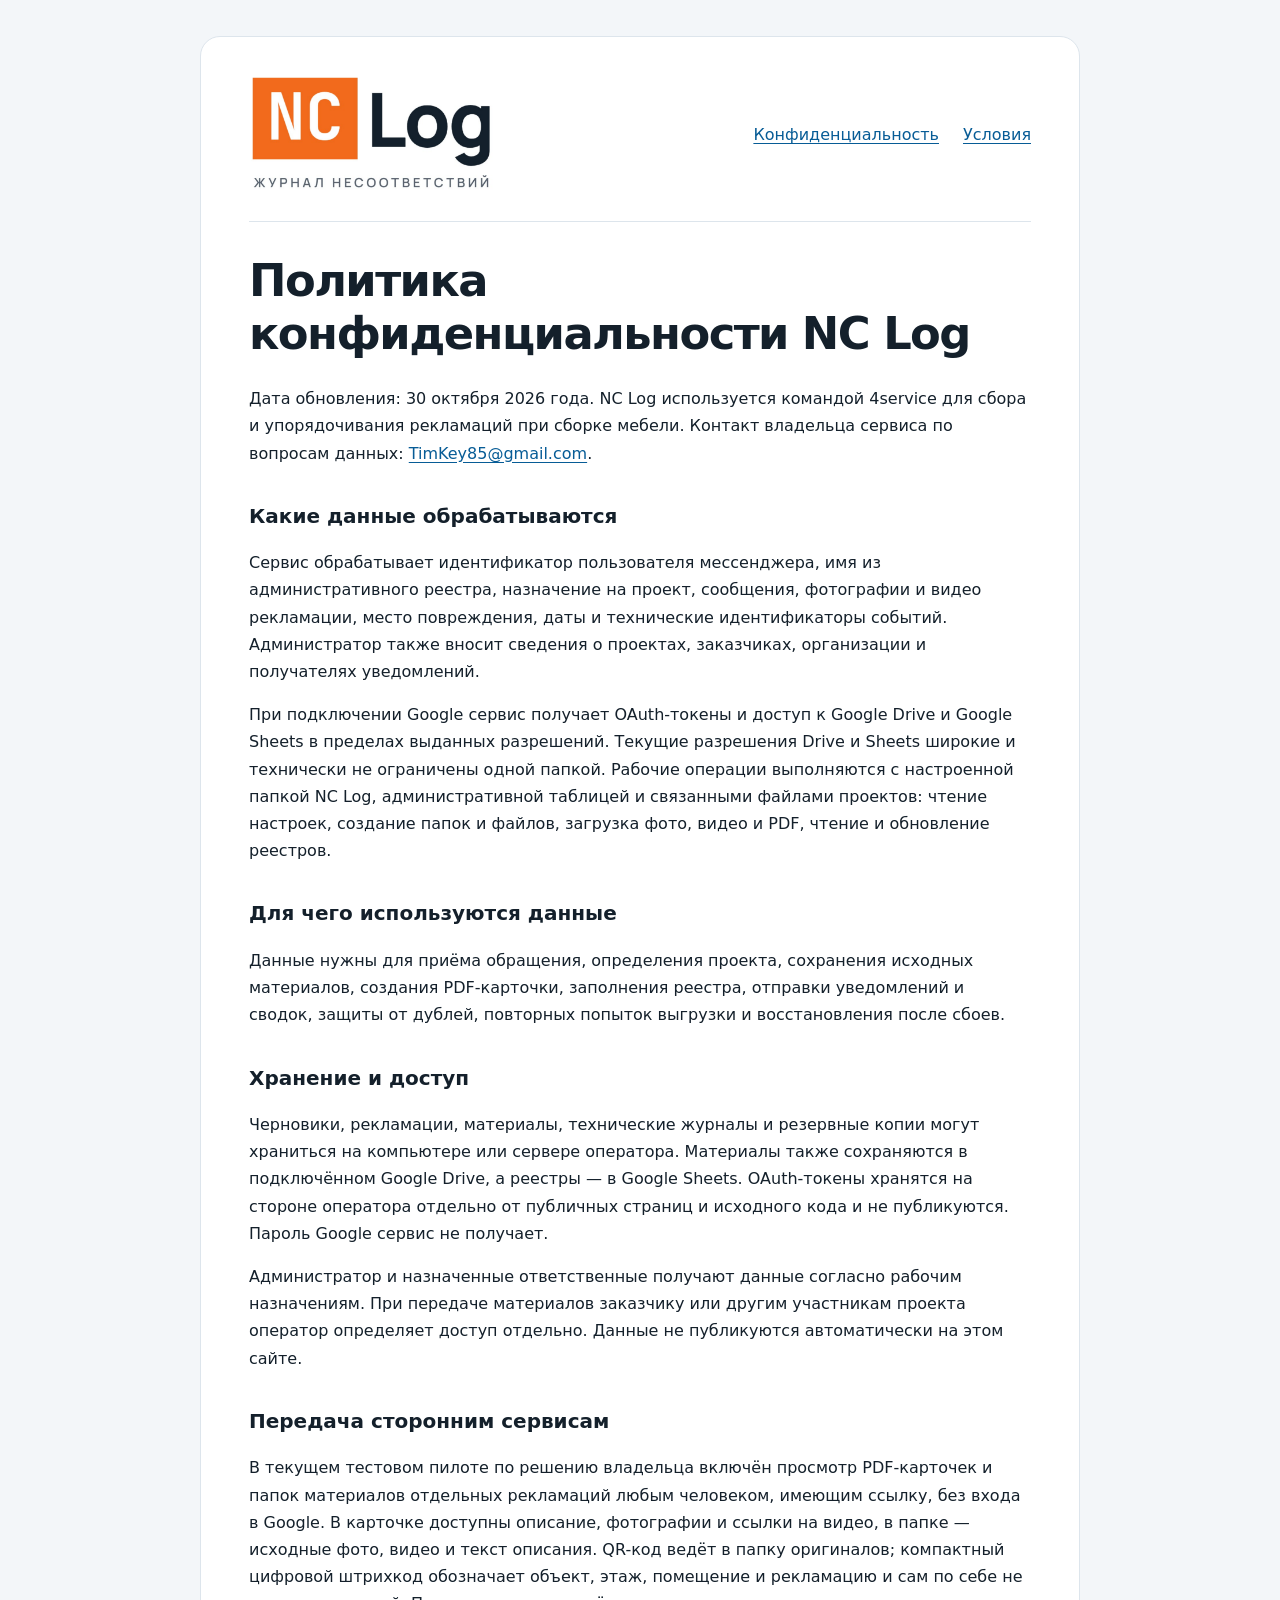
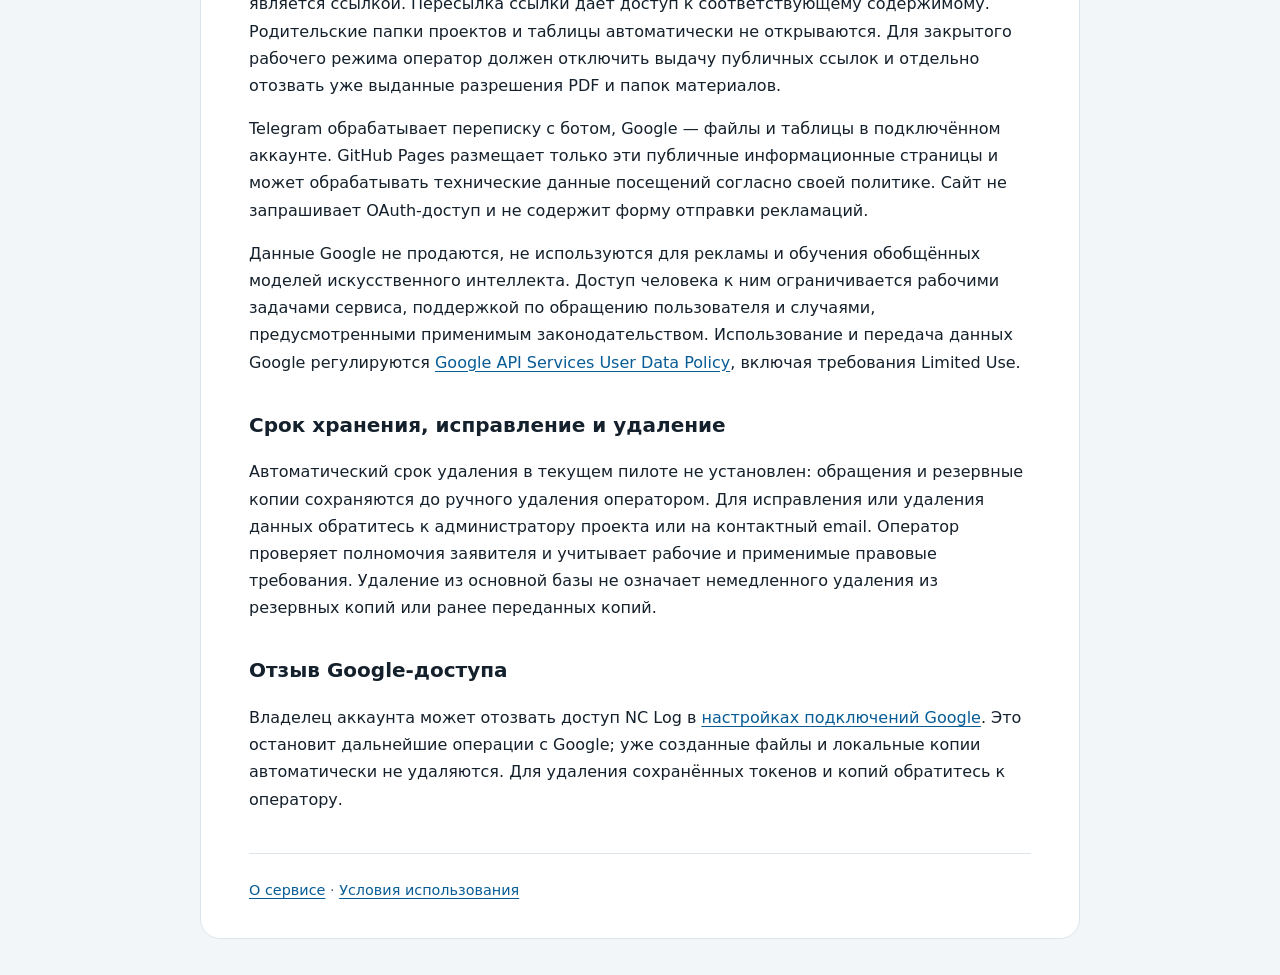
==== commit fb99e0a9: "docs: publish NC Log information and policies" ====
--- a/privacy.html
+++ b/privacy.html
@@ -1,13 +1,13 @@
 <!doctype html>
 <html lang="ru">
-<head><meta charset="utf-8"><meta name="viewport" content="width=device-width,initial-scale=1"><title>DFbot — политика конфиденциальности</title><link rel="stylesheet" href="style.css"></head>
+<head><meta charset="utf-8"><meta name="viewport" content="width=device-width,initial-scale=1"><title>NC Log — политика конфиденциальности</title><link rel="stylesheet" href="style.css"></head>
 <body><main>
-<nav aria-label="Навигация"><a href="./" aria-label="DFbot"><img class="brand-logo" src="dfbot-logo.png" alt="DFbot — DeFix BOT"></a><a href="privacy.html" aria-current="page">Конфиденциальность</a><a href="terms.html">Условия</a></nav>
-<h1>Политика конфиденциальности DFbot</h1>
-<p>Дата обновления: 30 октября 2026 года. DFbot используется командой 4service для сбора и упорядочивания рекламаций при сборке мебели. Контакт владельца сервиса по вопросам данных: <a href="mailto:TimKey85@gmail.com">TimKey85@gmail.com</a>.</p>
+<nav aria-label="Навигация"><a href="./" aria-label="NC Log"><img class="brand-logo" src="nclog-logo-ru.png" alt="NC Log — Журнал несоответствий"></a><a href="privacy.html" aria-current="page">Конфиденциальность</a><a href="terms.html">Условия</a></nav>
+<h1>Политика конфиденциальности NC Log</h1>
+<p>Дата обновления: 30 октября 2026 года. NC Log используется командой 4service для сбора и упорядочивания рекламаций при сборке мебели. Контакт владельца сервиса по вопросам данных: <a href="mailto:TimKey85@gmail.com">TimKey85@gmail.com</a>.</p>
 <h2>Какие данные обрабатываются</h2>
 <p>Сервис обрабатывает идентификатор пользователя мессенджера, имя из административного реестра, назначение на проект, сообщения, фотографии и видео рекламации, место повреждения, даты и технические идентификаторы событий. Администратор также вносит сведения о проектах, заказчиках, организации и получателях уведомлений.</p>
-<p>При подключении Google сервис получает OAuth-токены и доступ к Google Drive и Google Sheets в пределах выданных разрешений. Текущие разрешения Drive и Sheets широкие и технически не ограничены одной папкой. Рабочие операции выполняются с настроенной папкой DFbot, административной таблицей и связанными файлами проектов: чтение настроек, создание папок и файлов, загрузка фото, видео и PDF, чтение и обновление реестров.</p>
+<p>При подключении Google сервис получает OAuth-токены и доступ к Google Drive и Google Sheets в пределах выданных разрешений. Текущие разрешения Drive и Sheets широкие и технически не ограничены одной папкой. Рабочие операции выполняются с настроенной папкой NC Log, административной таблицей и связанными файлами проектов: чтение настроек, создание папок и файлов, загрузка фото, видео и PDF, чтение и обновление реестров.</p>
 <h2>Для чего используются данные</h2>
 <p>Данные нужны для приёма обращения, определения проекта, сохранения исходных материалов, создания PDF-карточки, заполнения реестра, отправки уведомлений и сводок, защиты от дублей, повторных попыток выгрузки и восстановления после сбоев.</p>
 <h2>Хранение и доступ</h2>
@@ -20,6 +20,6 @@
 <h2>Срок хранения, исправление и удаление</h2>
 <p>Автоматический срок удаления в текущем пилоте не установлен: обращения и резервные копии сохраняются до ручного удаления оператором. Для исправления или удаления данных обратитесь к администратору проекта или на контактный email. Оператор проверяет полномочия заявителя и учитывает рабочие и применимые правовые требования. Удаление из основной базы не означает немедленного удаления из резервных копий или ранее переданных копий.</p>
 <h2>Отзыв Google-доступа</h2>
-<p>Владелец аккаунта может отозвать доступ DFbot в <a href="https://myaccount.google.com/connections">настройках подключений Google</a>. Это остановит дальнейшие операции с Google; уже созданные файлы и локальные копии автоматически не удаляются. Для удаления сохранённых токенов и копий обратитесь к оператору.</p>
+<p>Владелец аккаунта может отозвать доступ NC Log в <a href="https://myaccount.google.com/connections">настройках подключений Google</a>. Это остановит дальнейшие операции с Google; уже созданные файлы и локальные копии автоматически не удаляются. Для удаления сохранённых токенов и копий обратитесь к оператору.</p>
 <footer><a href="./">О сервисе</a> · <a href="terms.html">Условия использования</a></footer>
 </main></body></html>
--- a/style.css
+++ b/style.css
@@ -1,3 +1,3 @@
-:root{font-family:system-ui,-apple-system,"Segoe UI",sans-serif;color:#1c2c3b;background:#f3f6f9;line-height:1.7}*{box-sizing:border-box}body{margin:0}main{max-width:880px;margin:36px auto;padding:36px 48px;background:#fff;border:1px solid #dde5ec;border-radius:20px}nav{display:flex;flex-wrap:wrap;gap:12px 24px;padding-bottom:24px;border-bottom:1px solid #dde5ec}a{color:#075c96;text-underline-offset:3px}a:hover{color:#003b64}a:focus-visible{outline:3px solid #e19b27;outline-offset:4px}nav a:first-child{font-weight:750;margin-right:auto}h1{font-size:clamp(1.9rem,4.5vw,2.8rem);line-height:1.2;letter-spacing:-.035em;margin:32px 0 24px}h2{font-size:1.25rem;margin-top:32px}p{margin:16px 0}.eyebrow{margin-top:40px;color:#526779;font-size:.85rem;font-weight:650;text-transform:uppercase;letter-spacing:.08em}.lead{font-size:1.15rem;color:#425970}footer{margin-top:40px;padding-top:24px;border-top:1px solid #dde5ec;font-size:.9rem;color:#526779}@media(max-width:600px){main{margin:0;padding:24px;border:0;border-radius:0}nav{gap:12px;font-size:.9rem}nav a:first-child{width:100%}}
+:root{font-family:system-ui,-apple-system,"Segoe UI",sans-serif;color:#14202B;background:#f3f6f9;line-height:1.7}*{box-sizing:border-box}body{margin:0}main{max-width:880px;margin:36px auto;padding:36px 48px;background:#fff;border:1px solid #dde5ec;border-radius:20px}nav{display:flex;flex-wrap:wrap;gap:12px 24px;padding-bottom:24px;border-bottom:1px solid #dde5ec}a{color:#075c96;text-underline-offset:3px}a:hover{color:#003b64}a:focus-visible{outline:3px solid #F26B1D;outline-offset:4px}nav a:first-child{font-weight:750;margin-right:auto}h1{font-size:clamp(1.9rem,4.5vw,2.8rem);line-height:1.2;letter-spacing:-.035em;margin:32px 0 24px}h2{font-size:1.25rem;margin-top:32px}p{margin:16px 0}.eyebrow{margin-top:40px;color:#526779;font-size:.85rem;font-weight:650;text-transform:uppercase;letter-spacing:.08em}.lead{font-size:1.15rem;color:#425970}footer{margin-top:40px;padding-top:24px;border-top:1px solid #dde5ec;font-size:.9rem;color:#526779}@media(max-width:600px){main{margin:0;padding:24px;border:0;border-radius:0}nav{gap:12px;font-size:.9rem}nav a:first-child{width:100%}}
 
 .brand-logo{display:block;width:245px;max-width:100%;height:auto}nav{align-items:center}
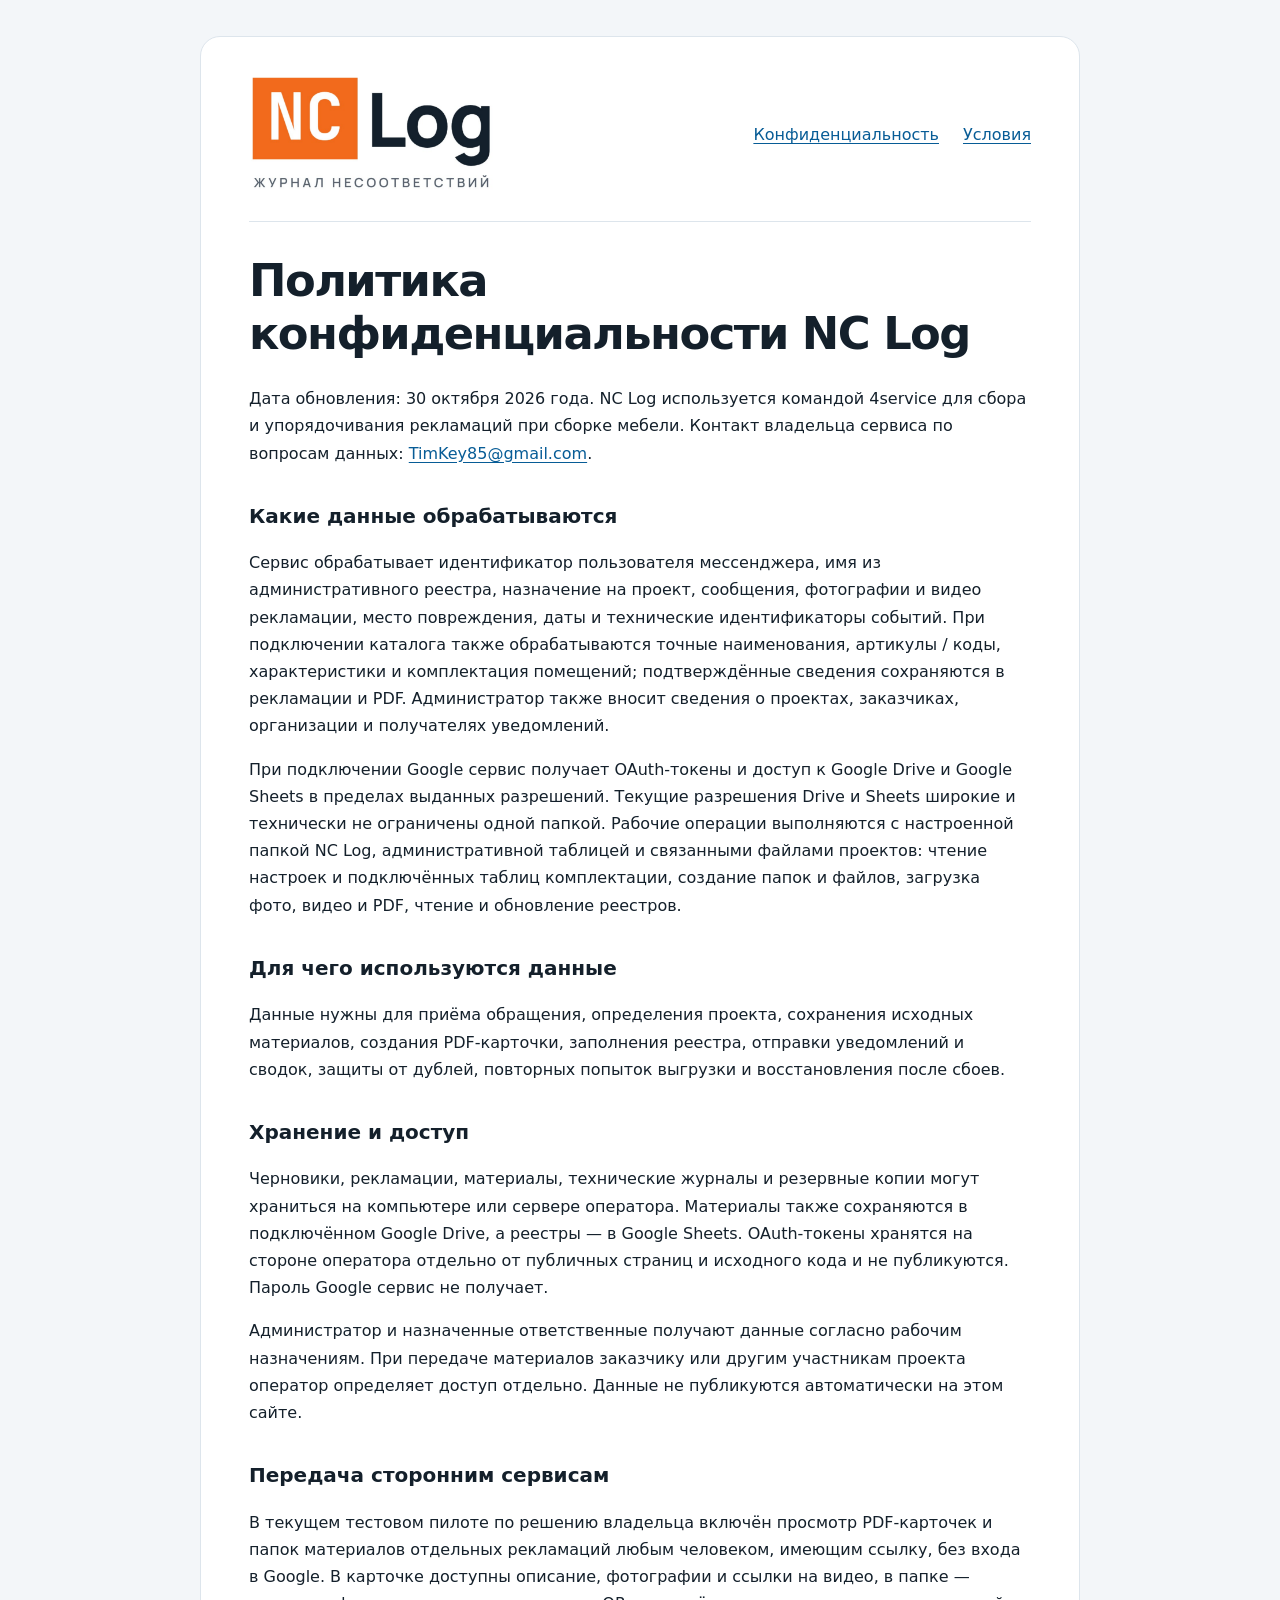
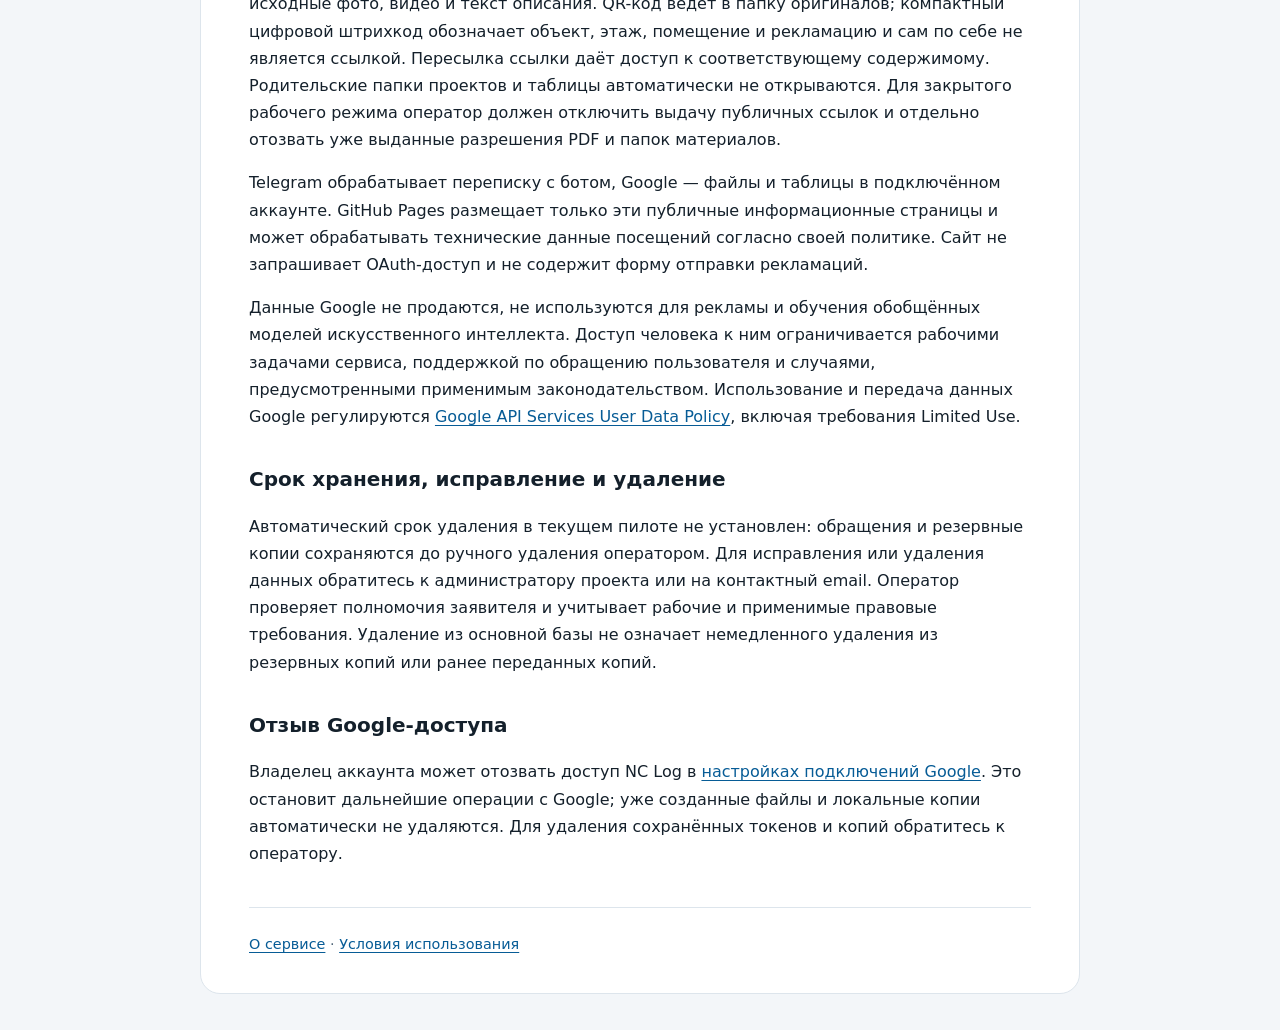
==== commit 98fe85ae: "docs: publish NC Log information and policies" ====
--- a/privacy.html
+++ b/privacy.html
@@ -6,8 +6,8 @@
 <h1>Политика конфиденциальности NC Log</h1>
 <p>Дата обновления: 30 октября 2026 года. NC Log используется командой 4service для сбора и упорядочивания рекламаций при сборке мебели. Контакт владельца сервиса по вопросам данных: <a href="mailto:TimKey85@gmail.com">TimKey85@gmail.com</a>.</p>
 <h2>Какие данные обрабатываются</h2>
-<p>Сервис обрабатывает идентификатор пользователя мессенджера, имя из административного реестра, назначение на проект, сообщения, фотографии и видео рекламации, место повреждения, даты и технические идентификаторы событий. Администратор также вносит сведения о проектах, заказчиках, организации и получателях уведомлений.</p>
-<p>При подключении Google сервис получает OAuth-токены и доступ к Google Drive и Google Sheets в пределах выданных разрешений. Текущие разрешения Drive и Sheets широкие и технически не ограничены одной папкой. Рабочие операции выполняются с настроенной папкой NC Log, административной таблицей и связанными файлами проектов: чтение настроек, создание папок и файлов, загрузка фото, видео и PDF, чтение и обновление реестров.</p>
+<p>Сервис обрабатывает идентификатор пользователя мессенджера, имя из административного реестра, назначение на проект, сообщения, фотографии и видео рекламации, место повреждения, даты и технические идентификаторы событий. При подключении каталога также обрабатываются точные наименования, артикулы / коды, характеристики и комплектация помещений; подтверждённые сведения сохраняются в рекламации и PDF. Администратор также вносит сведения о проектах, заказчиках, организации и получателях уведомлений.</p>
+<p>При подключении Google сервис получает OAuth-токены и доступ к Google Drive и Google Sheets в пределах выданных разрешений. Текущие разрешения Drive и Sheets широкие и технически не ограничены одной папкой. Рабочие операции выполняются с настроенной папкой NC Log, административной таблицей и связанными файлами проектов: чтение настроек и подключённых таблиц комплектации, создание папок и файлов, загрузка фото, видео и PDF, чтение и обновление реестров.</p>
 <h2>Для чего используются данные</h2>
 <p>Данные нужны для приёма обращения, определения проекта, сохранения исходных материалов, создания PDF-карточки, заполнения реестра, отправки уведомлений и сводок, защиты от дублей, повторных попыток выгрузки и восстановления после сбоев.</p>
 <h2>Хранение и доступ</h2>
